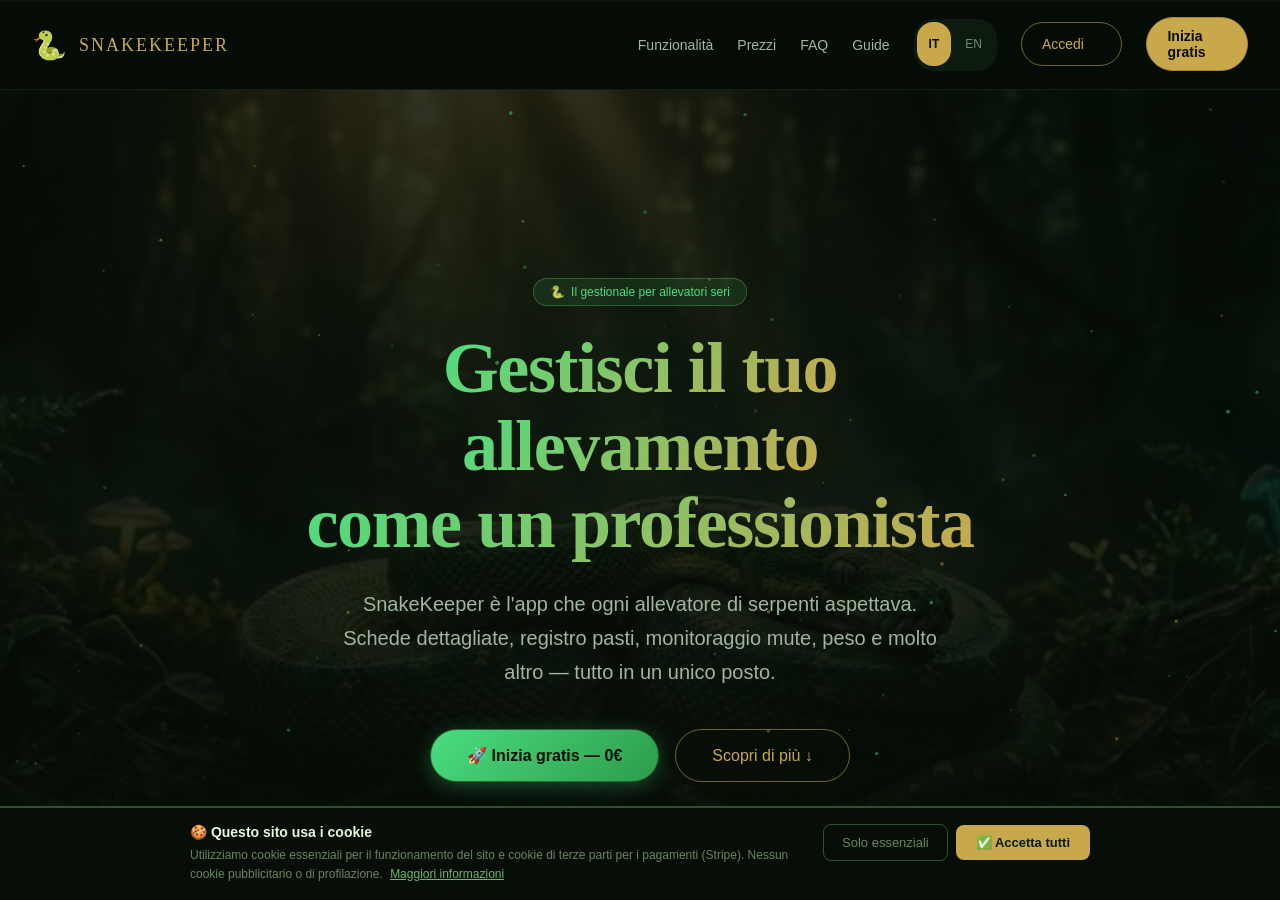
==== index.html @ d528fc54 "Estrae la logica JS dell'app in un file esterno app.js con defer Lo script inline (~6200 righe) bloc" ====
<!DOCTYPE html>
<html lang="it">
<head>
<meta charset="UTF-8">
<meta name="viewport" content="width=device-width, initial-scale=1.0, viewport-fit=cover">

<!-- PWA Meta Tags -->
<meta name="apple-mobile-web-app-capable" content="yes">
<meta name="apple-mobile-web-app-status-bar-style" content="black-translucent">
<meta name="apple-mobile-web-app-title" content="SnakeKeeper">
<meta name="mobile-web-app-capable" content="yes">
<meta name="theme-color" content="#0d1f0f">
<meta name="description" content="Gestionale professionale per allevamento serpenti: traccia pasti, mute, peso e deposizioni di ogni esemplare, con schede complete ed export PDF per il veterinario. Inizia gratis.">
<link rel="canonical" href="https://snakekeeper.it/">

<!-- Open Graph -->
<meta property="og:type" content="website">
<meta property="og:url" content="https://snakekeeper.it/">
<meta property="og:title" content="SnakeKeeper — Gestionale Allevamento Serpenti">
<meta property="og:description" content="Traccia pasti, mute, peso e deposizioni del tuo allevamento di serpenti. Schede complete, grafici di crescita ed export PDF per il veterinario.">
<meta property="og:image" content="https://snakekeeper.it/icon-512.png">
<meta property="og:locale" content="it_IT">

<!-- Twitter Card -->
<meta name="twitter:card" content="summary">
<meta name="twitter:title" content="SnakeKeeper — Gestionale Allevamento Serpenti">
<meta name="twitter:description" content="Traccia pasti, mute, peso e deposizioni del tuo allevamento di serpenti.">
<meta name="twitter:image" content="https://snakekeeper.it/icon-512.png">

<!-- Dati strutturati per motori di ricerca e assistenti AI -->
<script type="application/ld+json">
{
  "@context": "https://schema.org",
  "@type": "SoftwareApplication",
  "name": "SnakeKeeper",
  "url": "https://snakekeeper.it/",
  "description": "Gestionale professionale per allevamento serpenti: registro pasti con alert automatici, monitoraggio mute (ecdisi), curva di crescita del peso, registro deposizioni e uova, schede complete per ogni esemplare, esportazione PDF per il veterinario.",
  "applicationCategory": "BusinessApplication",
  "operatingSystem": "Web, iOS, Android",
  "offers": [
    {
      "@type": "Offer",
      "name": "Piano Free",
      "price": "0",
      "priceCurrency": "EUR"
    },
    {
      "@type": "Offer",
      "name": "Piano Pro",
      "priceCurrency": "EUR",
      "category": "subscription"
    }
  ],
  "featureList": [
    "Registro pasti con alert automatici",
    "Monitoraggio mute (ecdisi)",
    "Grafico curva di crescita del peso",
    "Registro deposizioni e uova",
    "Schede complete per esemplare (specie, morfo, sesso, provenienza)",
    "Esportazione PDF per il veterinario",
    "App installabile su iPhone e Android (PWA)",
    "Funziona offline"
  ],
  "inLanguage": "it"
}
</script>

<!-- PWA Icons Apple -->
<link rel="icon" type="image/png" sizes="512x512" href="/icon-512.png">
<link rel="icon" type="image/png" sizes="192x192" href="/icon-192.png">
<link rel="shortcut icon" href="/icon-192.png">
<link rel="apple-touch-icon" href="/icon-180.png">
<link rel="apple-touch-icon" sizes="152x152" href="/icon-192.png">
<link rel="apple-touch-icon" sizes="167x167" href="/icon-192.png">
<link rel="apple-touch-icon" sizes="180x180" href="/icon-180.png">

<!-- PWA Manifest -->
<link rel="manifest" href="/manifest.json">

<!-- Splash Screen iOS -->
<meta name="apple-mobile-web-app-status-bar-style" content="black-translucent">
<link rel="stylesheet" href="/style.css">

<title>SnakeKeeper — Gestionale Allevamento Serpenti</title>
<script>
/* Carica uno script esterno solo quando serve davvero, invece che per ogni visita.
   pdf.js serve solo per "carica logo da PDF"; Stripe.js serve solo quando si apre
   il modale di upgrade (il checkout vero e proprio è un redirect server-side, ma
   Stripe.js imposta i cookie anti-frode usati durante il pagamento). */
const _loadedScripts = {};
function loadScriptOnce(src) {
  if (_loadedScripts[src]) return _loadedScripts[src];
  _loadedScripts[src] = new Promise((resolve, reject) => {
    const s = document.createElement('script');
    s.src = src;
    s.onload = () => resolve();
    s.onerror = () => { delete _loadedScripts[src]; reject(new Error('Caricamento script fallito: ' + src)); };
    document.head.appendChild(s);
  });
  return _loadedScripts[src];
}
</script>
<script>
/* Minimal QR Code generator — pure JS, no dependencies (MIT) */
/* Simplified QR for URLs — uses Google Charts as img tag (works on GitHub Pages) */
var QRCode = function(el, opts) {
  if (typeof opts === 'string') opts = {text: opts};
  var o = Object.assign({width:256,height:256,colorDark:'#000',colorLight:'#fff'}, opts);
  var size = o.width || 256;
  var url = 'https://api.qrserver.com/v1/create-qr-code/?size=' + size + 'x' + size + '&data=' + encodeURIComponent(o.text) + '&color=' + (o.colorDark||'#000000').replace('#','') + '&bgcolor=' + (o.colorLight||'#ffffff').replace('#','') + '&margin=2';
  el.innerHTML = '';
  var img = document.createElement('img');
  img.src = url; img.width = size; img.height = size; img.style.display = 'block';
  img.onerror = function() {
    el.innerHTML = '';
    var fallback = document.createElement('div');
    fallback.style.cssText = 'font-family:monospace;font-size:9pt;word-break:break-all;padding:4px';
    fallback.textContent = '\u{1F4F7} ' + o.text;
    el.appendChild(fallback);
  };
  el.appendChild(img);
};
QRCode.CorrectLevel = {L:1,M:0,Q:3,H:2};
</script>
</head>
<body>

<!-- LOADING -->
<div id="loading-screen">
  <div class="l-logo">🐍</div>
  <h2>SnakeKeeper</h2>
  <p>Connessione al database...</p>
  <div class="l-bar"><div class="l-bar-inner"></div></div>
</div>

<!-- LOGIN SCREEN -->
<div id="login-screen" style="display:none;position:fixed;inset:0;z-index:998;background:var(--bg-deep);align-items:center;justify-content:center;padding:24px;overflow-y:auto">
  <div class="auth-wrap">
    <!-- Torna alla landing -->
    <button onclick="showLanding()" id="btn-back-to-landing" class="auth-back">
      ← <span data-it="Torna alla home" data-en="Back to home">Torna alla home</span>
    </button>
    <!-- Logo -->
    <div class="auth-logo">
      <div class="snake">🐍</div>
      <h1>SnakeKeeper</h1>
      <p>Gestionale Allevamento</p>
    </div>

    <!-- Card login/register -->
    <div class="auth-card">

      <!-- Tabs -->
      <div class="auth-tabs">
        <button id="tab-login-btn" class="auth-tab active" onclick="switchAuthTab('login')">Accedi</button>
        <button id="tab-register-btn" class="auth-tab" onclick="switchAuthTab('register')">Registrati</button>
      </div>

      <!-- Form Login -->
      <div id="form-login">
        <div style="display:flex;flex-direction:column;gap:14px">
          <div class="auth-field">
            <label>Email</label>
            <input type="email" id="login-email" placeholder="la-tua@email.com" autocomplete="email">
          </div>
          <div class="auth-field">
            <label>Password</label>
            <input type="password" id="login-password" placeholder="••••••••" autocomplete="current-password">
          </div>
          <button onclick="doLogin()" id="btn-login" class="auth-btn auth-btn-login">🔓 Accedi</button>
          <button onclick="doForgotPassword()" class="auth-link">Password dimenticata?</button>
        </div>
      </div>

      <!-- Form Register -->
      <div id="form-register" style="display:none">
        <div style="display:flex;flex-direction:column;gap:14px">
          <div class="auth-field">
            <label>Email</label>
            <input type="email" id="reg-email" placeholder="la-tua@email.com" autocomplete="email">
          </div>
          <div class="auth-field">
            <label>Password</label>
            <input type="password" id="reg-password" placeholder="min. 6 caratteri" autocomplete="new-password">
          </div>
          <div class="auth-field">
            <label>Lingua / Language</label>
            <div style="display:flex;gap:8px">
              <button type="button" id="reg-lang-it" onclick="selectRegLang('it')" class="auth-lang-btn active">🇮🇹 Italiano</button>
              <button type="button" id="reg-lang-en" onclick="selectRegLang('en')" class="auth-lang-btn">🇬🇧 English</button>
            </div>
          </div>
          <button onclick="doRegister()" id="btn-register" class="auth-btn auth-btn-register">🐍 Crea Account</button>
          <div style="font-size:11px;color:var(--text-dim);text-align:center;margin-top:10px;line-height:1.6">
            Registrandoti accetti i nostri
            <a href="#" onclick="showLegalPage('terms')" style="color:var(--accent-lime);text-decoration:none">Termini di Servizio</a>
            e la
            <a href="#" onclick="showLegalPage('privacy')" style="color:var(--accent-lime);text-decoration:none">Privacy Policy</a>
          </div>
        </div>
      </div>

      <!-- Messaggio errore/successo -->
      <div id="auth-message" style="display:none;margin-top:16px;padding:12px 16px;border-radius:8px;font-size:14px;text-align:center"></div>
    </div>
  </div>
</div>

<!-- DRAWER OVERLAY -->
<div id="drawer-overlay" onclick="closeDrawer()"></div>

<!-- MOBILE DRAWER -->
<div id="mobile-drawer">
  <div class="logo" style="padding-top:calc(var(--safe-top) + 20px)">
    <div class="snake-icon">🐍</div>
    <h1>SnakeKeeper</h1>
    <span>Gestionale Allevamento</span>
  </div>
  <nav>
    <div class="nav-label">Navigazione</div>
    <button onclick="showPage('dashboard');closeDrawer()" id="mnav-dashboard"><span class="ico">🏠</span><span data-it="Dashboard" data-en="Dashboard"> Dashboard</span></button>
    <button onclick="showPage('serpenti');closeDrawer()" id="mnav-serpenti"><span class="ico">🐍</span><span data-it="I Miei Serpenti" data-en="My Snakes"> I Miei Serpenti</span></button>
    <button onclick="showPage('aggiungi');closeDrawer()" id="mnav-aggiungi"><span class="ico">➕</span><span data-it="Aggiungi Serpente" data-en="Add Snake"> Aggiungi Serpente</span></button>
    <button onclick="showPage('registro');closeDrawer()" id="mnav-registro"><span class="ico">📋</span><span data-it="Registro Attività" data-en="Activity Log"> Registro Attività</span></button>
    <button onclick="showPage('venduti');closeDrawer()" id="mnav-venduti"><span class="ico">💰</span><span data-it="Venduti" data-en="Sold"> Venduti</span></button>
    <button onclick="showPage('profilo');closeDrawer()" id="mnav-profilo"><span class="ico">👤</span><span data-it="Il mio profilo" data-en="My Profile"> Il mio profilo</span></button>
    <div id="admin-mnav-section" style="display:none">
      <div class="nav-label" style="margin-top:8px">Amministrazione</div>
      <button onclick="showPage('admin');closeDrawer()" id="mnav-admin" style="color:var(--accent-gold)"><span class="ico">👑</span> Pannello Admin</button>
    </div>
  </nav>
  <div class="sidebar-snakes" id="drawer-snake-list"><div class="nav-label">I tuoi serpenti</div></div>
</div>

<div id="app">
  <!-- DESKTOP SIDEBAR -->
  <aside>
    <div class="logo">
      <div class="snake-icon">🐍</div>
      <h1>SnakeKeeper</h1>
      <span>Gestionale Allevamento</span>
    </div>
    <nav>
      <div class="nav-label">Navigazione</div>
      <button class="active" onclick="showPage('dashboard')" id="nav-dashboard"><span class="ico">🏠</span><span data-it="Dashboard" data-en="Dashboard"> Dashboard</span></button>
      <button onclick="showPage('serpenti')" id="nav-serpenti"><span class="ico">🐍</span><span data-it="I Miei Serpenti" data-en="My Snakes"> I Miei Serpenti</span></button>
      <button onclick="showPage('aggiungi')" id="nav-aggiungi"><span class="ico">➕</span><span data-it="Aggiungi Serpente" data-en="Add Snake"> Aggiungi Serpente</span></button>
      <button onclick="showPage('registro')" id="nav-registro"><span class="ico">📋</span><span data-it="Registro Attività" data-en="Activity Log"> Registro Attività</span></button>
      <button onclick="showPage('venduti')" id="nav-venduti"><span class="ico">💰</span><span data-it="Venduti" data-en="Sold"> Venduti</span></button>
      <button onclick="showPage('profilo')" id="nav-profilo"><span class="ico">👤</span><span data-it="Il mio profilo" data-en="My Profile"> Il mio profilo</span></button>
      <div id="admin-nav-section" style="display:none">
        <div class="nav-label" style="margin-top:8px">Amministrazione</div>
        <button onclick="showPage('admin')" id="nav-admin" style="color:var(--accent-gold)"><span class="ico">👑</span><span data-it="Pannello Admin" data-en="Admin Panel"> Pannello Admin</span></button>
      </div>
    </nav>
    <div class="sidebar-snakes" id="sidebar-snake-list"><div class="nav-label">I tuoi serpenti</div></div>
    <div style="margin-top:auto;padding:0 12px calc(12px + var(--safe-bottom))">
      <div id="conn-indicator" class="conn-badge offline" style="margin-bottom:8px">
        <div class="conn-dot"></div><span>Connessione...</span>
      </div>
      <div id="user-info" style="font-size:11px;color:var(--text-dim);padding:6px 12px;overflow:hidden;text-overflow:ellipsis;white-space:nowrap"></div>
    </div>
  </aside>

  <!-- MOBILE HEADER -->
  <div id="mobile-header">
    <div class="m-logo">🐍 <span style="font-size:15px">SnakeKeeper</span></div>
    <div style="display:flex;align-items:center;gap:8px">
      <div id="conn-indicator-mob" style="width:8px;height:8px;border-radius:50%;background:var(--text-dim)"></div>
      <button id="hamburger" onclick="openDrawer()">☰</button>
    </div>
  </div>

  <div style="display:flex;flex-direction:column;flex:1;min-width:0">
    <main id="main-content"></main>
  </div>
</div>

<!-- MOBILE BOTTOM NAV -->
<div id="mobile-nav">
  <div id="mobile-nav-inner">
    <button class="mob-nav-btn active" id="mob-dashboard" onclick="showPage('dashboard')"><span class="m-ico">🏠</span><span data-it="Home" data-en="Home">Home</span></button>
    <button class="mob-nav-btn" id="mob-serpenti" onclick="showPage('serpenti')"><span class="m-ico">🐍</span><span data-it="Serpenti" data-en="Snakes">Serpenti</span></button>
    <button class="mob-nav-btn" id="mob-aggiungi" onclick="showPage('aggiungi')" style="color:var(--accent-gold)"><span class="m-ico" style="font-size:28px;line-height:1">＋</span></button>
    <button class="mob-nav-btn" id="mob-registro" onclick="showPage('registro')"><span class="m-ico">📋</span><span data-it="Registro" data-en="Log">Registro</span></button>
    <button class="mob-nav-btn" id="mob-drawer" onclick="openDrawer()"><span class="m-ico">☰</span><span data-it="Menu" data-en="Menu">Menu</span></button>
  </div>
</div>

<div id="print-area"></div>

<script src="/app.js" defer></script>

<!-- ═══════════════════════════════════════ -->
<!-- LANDING PAGE                            -->
<!-- ═══════════════════════════════════════ -->
<div id="landing-page" style="display:none;position:fixed;inset:0;z-index:997;overflow-y:scroll;-webkit-overflow-scrolling:touch;background:#060d07">

<!-- NAV -->
<nav class="lp-nav" id="lp-nav">
  <a class="lp-logo" href="#">
    <span class="lp-logo-emoji" style="font-size:28px">🐍</span>
    <span>SNAKEKEEPER</span>
  </a>
  <div class="lp-nav-links">
    <a href="#features" data-it="Funzionalità" data-en="Features" onclick="smoothScrollTo('features')">Funzionalità</a>
    <a href="#pricing" data-it="Prezzi" data-en="Pricing" onclick="smoothScrollTo('pricing')">Prezzi</a>
    <a href="#faq" data-it="FAQ" data-en="FAQ" onclick="smoothScrollTo('faq')">FAQ</a>
    <a href="#guide" data-it="Guide" data-en="Guides" onclick="smoothScrollTo('guide')">Guide</a>
    <div class="lang-switcher">
      <button class="lang-btn lang-active" id="lang-it" data-lang="it" onclick="setLandingLang('it')">IT</button>
      <button class="lang-btn" id="lang-en" data-lang="en" onclick="setLandingLang('en')">EN</button>
    </div>
    <button class="lp-btn-ghost" onclick="landingLogin()" data-it="Accedi" data-en="Sign in">Accedi</button>
    <button class="lp-btn-primary" onclick="landingRegister()" data-it="Inizia gratis" data-en="Start free">Inizia gratis</button>
  </div>
  <!-- Mobile buttons -->
  <div style="gap:6px;align-items:center" id="lp-mobile-ctas">
    <button class="lp-lang-toggle" id="lp-lang-toggle-mobile" onclick="toggleLandingLang()" aria-label="Cambia lingua / Change language">EN</button>
    <button class="lp-btn-primary" style="padding:8px 14px;font-size:13px" onclick="landingRegister()" data-it="Inizia" data-en="Start">Inizia</button>
    <button class="lp-hamburger" id="lp-hamburger" onclick="toggleMobileNav()" aria-label="Menu" aria-expanded="false" aria-controls="lp-mobile-sheet">
      <span></span><span></span><span></span>
    </button>
  </div>
  <!-- Menu mobile (sheet ancorato alla nav) -->
  <div class="lp-mobile-sheet" id="lp-mobile-sheet">
    <a href="#features" data-it="Funzionalità" data-en="Features" onclick="mobileNavGo('features')">Funzionalità</a>
    <a href="#pricing" data-it="Prezzi" data-en="Pricing" onclick="mobileNavGo('pricing')">Prezzi</a>
    <a href="#faq" data-it="FAQ" data-en="FAQ" onclick="mobileNavGo('faq')">FAQ</a>
    <a href="#guide" data-it="Guide" data-en="Guides" onclick="mobileNavGo('guide')">Guide</a>
    <a href="#" data-it="Accedi" data-en="Sign in" onclick="closeMobileNav();landingLogin()">Accedi</a>
  </div>
</nav>

<!-- HERO -->
<section class="lp-hero">
  <div class="lp-hero-bg">
    <div class="lp-hero-image"></div>
    <canvas id="lp-particles"></canvas>
    <div class="lp-hero-glow"></div>
    <div class="lp-hero-glow2"></div>
  </div>
  <div class="lp-hero-content">
    <div class="lp-badge">
      <span>🐍</span>
      <span data-it="Il gestionale per allevatori seri" data-en="The app for serious breeders">Il gestionale per allevatori seri</span>
    </div>
    <h1>
      <span data-it="Gestisci il tuo" data-en="Manage your">Gestisci il tuo</span><br>
      <span data-it="allevamento" data-en="breeding">allevamento</span><br>
      <span data-it="come un professionista" data-en="like a pro">come un professionista</span>
    </h1>
    <p data-it="SnakeKeeper è l'app che ogni allevatore di serpenti aspettava. Schede dettagliate, registro pasti, monitoraggio mute, peso e molto altro — tutto in un unico posto." data-en="SnakeKeeper is the app every snake breeder has been waiting for. Detailed profiles, feeding logs, shed tracking, weight monitoring and more — all in one place.">
      SnakeKeeper è l'app che ogni allevatore di serpenti aspettava. Schede dettagliate, registro pasti, monitoraggio mute, peso e molto altro — tutto in un unico posto.
    </p>
    <div class="lp-hero-ctas">
      <button class="lp-cta-primary" onclick="landingRegister()">
        <span data-it="🚀 Inizia gratis — 0€" data-en="🚀 Start free — 0€">🚀 Inizia gratis — 0€</span>
      </button>
      <button class="lp-cta-secondary" onclick="smoothScrollTo('features')">
        <span data-it="Scopri di più ↓" data-en="Learn more ↓">Scopri di più ↓</span>
      </button>
    </div>
  </div>
  <div class="lp-scroll-hint">↓</div>
</section>

<!-- STATS -->
<section class="lp-stats">
  <div class="lp-stats-grid">
    <div><span class="lp-stat-num" style="font-size:30px">🔒</span><div class="lp-stat-lab" data-it="Conforme al GDPR" data-en="GDPR compliant">Conforme al GDPR</div></div>
    <div><span class="lp-stat-num" style="font-size:30px">↩️</span><div class="lp-stat-lab" data-it="Rimborso 14 giorni" data-en="14-day refund">Rimborso 14 giorni</div></div>
    <div><span class="lp-stat-num" style="font-size:30px">📱</span><div class="lp-stat-lab" data-it="Funziona offline" data-en="Works offline">Funziona offline</div></div>
    <div><span class="lp-stat-num">€0</span><div class="lp-stat-lab" data-it="Per iniziare" data-en="To get started">Per iniziare</div></div>
  </div>
</section>

<!-- FEATURES -->
<section class="lp-section reveal" id="features">
  <div style="text-align:center;margin-bottom:60px">
    <div class="lp-section-label" data-it="Funzionalità" data-en="Features">Funzionalità</div>
    <h2 class="lp-section-title" data-it="Tutto quello che ti serve" data-en="Everything you need">Tutto quello che ti serve</h2>
    <p class="lp-section-sub" style="margin:0 auto" data-it="Progettato da zero per chi alleva serpenti. Ogni funzione nasce da un'esigenza reale." data-en="Built from scratch for snake breeders. Every feature comes from a real need.">Progettato da zero per chi alleva serpenti. Ogni funzione nasce da un'esigenza reale.</p>
  </div>
  <div class="lp-features-grid">
    
    <div class="lp-feature-card">
      <div class="lp-feature-icon">🐍</div>
      <div class="lp-feature-title" data-it="Schede complete" data-en="Complete profiles">Schede complete</div>
      <p class="lp-feature-desc" data-it="Specie, morfo, sesso, provenienza, foto e tutto quello che serve per ogni esemplare." data-en="Species, morph, sex, origin, photos and everything you need for each specimen.">Specie, morfo, sesso, provenienza, foto e tutto quello che serve per ogni esemplare.</p>
    </div>
    <div class="lp-feature-card">
      <div class="lp-feature-icon">🥩</div>
      <div class="lp-feature-title" data-it="Registro pasti" data-en="Feeding log">Registro pasti</div>
      <p class="lp-feature-desc" data-it="Traccia ogni pasto con tipo di preda, peso e note. Ricevi alert se un serpente non mangia." data-en="Track every meal with prey type, weight and notes. Get alerts when a snake hasn't eaten.">Traccia ogni pasto con tipo di preda, peso e note. Ricevi alert se un serpente non mangia.</p>
    </div>
    <div class="lp-feature-card">
      <div class="lp-feature-icon">⚖️</div>
      <div class="lp-feature-title" data-it="Monitoraggio peso" data-en="Weight tracking">Monitoraggio peso</div>
      <p class="lp-feature-desc" data-it="Curva di crescita nel tempo con grafico. Tieni sotto controllo la salute di ogni esemplare." data-en="Growth curve over time with chart. Monitor the health of every specimen.">Curva di crescita nel tempo con grafico. Tieni sotto controllo la salute di ogni esemplare.</p>
    </div>
    <div class="lp-feature-card">
      <div class="lp-feature-icon">🦎</div>
      <div class="lp-feature-title" data-it="Registro mute" data-en="Shed tracking">Registro mute</div>
      <p class="lp-feature-desc" data-it="Traccia ogni ecdisi con data e esito. Identifica problemi prima che diventino seri." data-en="Log every shed with date and outcome. Spot issues before they become serious.">Traccia ogni ecdisi con data e esito. Identifica problemi prima che diventino seri.</p>
    </div>
    <div class="lp-feature-card">
      <div class="lp-feature-icon">📄</div>
      <div class="lp-feature-title" data-it="Export PDF" data-en="PDF export">Export PDF</div>
      <p class="lp-feature-desc" data-it="Genera una scheda professionale per ogni serpente da condividere col veterinario." data-en="Generate a professional profile for each snake to share with your vet.">Genera una scheda professionale per ogni serpente da condividere col veterinario.</p>
    </div>
    <div class="lp-feature-card">
      <div class="lp-feature-icon">📱</div>
      <div class="lp-feature-title" data-it="App mobile" data-en="Mobile app">App mobile</div>
      <p class="lp-feature-desc" data-it="Installabile su iPhone e Android come app nativa. Funziona anche offline." data-en="Installable on iPhone and Android as a native app. Works offline too.">Installabile su iPhone e Android come app nativa. Funziona anche offline.</p>
    </div>
    <div class="lp-feature-card">
      <div class="lp-feature-icon">💰</div>
      <div class="lp-feature-title" data-it="Gestione vendite" data-en="Sales management">Gestione vendite</div>
      <p class="lp-feature-desc" data-it="Registra ogni vendita con acquirente, prezzo e documenti. Storico sempre disponibile." data-en="Log every sale with buyer, price and documents. History always available.">Registra ogni vendita con acquirente, prezzo e documenti. Storico sempre disponibile.</p>
    </div>
    <div class="lp-feature-card">
      <div class="lp-feature-icon">☁️</div>
      <div class="lp-feature-title" data-it="Sync automatico nel cloud" data-en="Automatic cloud sync">Sync automatico nel cloud</div>
      <p class="lp-feature-desc" data-it="Ogni modifica viene salvata subito nel cloud. Accedi ai tuoi dati aggiornati da qualsiasi dispositivo, in sicurezza." data-en="Every change is saved to the cloud right away. Access your up-to-date data from any device, securely.">Ogni modifica viene salvata subito nel cloud. Accedi ai tuoi dati aggiornati da qualsiasi dispositivo, in sicurezza.</p>
    </div>
  
  </div>
</section>

<!-- HOW IT WORKS -->
<section class="lp-steps reveal">
  <div class="lp-steps-inner">
    <div class="lp-section-label" data-it="Come funziona" data-en="How it works">Come funziona</div>
    <h2 class="lp-section-title" data-it="Inizia in 3 minuti" data-en="Get started in 3 minutes">Inizia in 3 minuti</h2>
    <div class="lp-steps-grid">
      
      <div class="lp-step">
        <div class="lp-step-num">1</div>
        <div class="lp-step-title" data-it="Registrati" data-en="Sign up">Registrati</div>
        <p class="lp-step-desc" data-it="Crea il tuo account gratuito. Nessuna carta richiesta." data-en="Create your free account. No credit card required.">Crea il tuo account gratuito. Nessuna carta richiesta.</p>
      </div>
      <div class="lp-step">
        <div class="lp-step-num">2</div>
        <div class="lp-step-title" data-it="Aggiungi i tuoi serpenti" data-en="Add your snakes">Aggiungi i tuoi serpenti</div>
        <p class="lp-step-desc" data-it="Inserisci le schede dei tuoi esemplari con foto e dati." data-en="Add profiles for your specimens with photos and data.">Inserisci le schede dei tuoi esemplari con foto e dati.</p>
      </div>
      <div class="lp-step">
        <div class="lp-step-num">3</div>
        <div class="lp-step-title" data-it="Inizia a tracciare" data-en="Start tracking">Inizia a tracciare</div>
        <p class="lp-step-desc" data-it="Registra pasti, mute, pesi e tutto il resto in pochi tap." data-en="Log feedings, sheds, weights and everything else in a few taps.">Registra pasti, mute, pesi e tutto il resto in pochi tap.</p>
      </div>
    
    </div>
  </div>
</section>

<!-- PRICING -->
<section class="lp-pricing reveal" id="pricing">
  <div class="lp-section-label" data-it="Prezzi" data-en="Pricing">Prezzi</div>
  <h2 class="lp-section-title" data-it="Semplice e trasparente" data-en="Simple and transparent">Semplice e trasparente</h2>
  <p class="lp-section-sub" style="margin:0 auto 0" data-it="Inizia gratis. Passa a Pro quando vuoi. Nessun costo nascosto." data-en="Start free. Upgrade when you want. No hidden costs.">Inizia gratis. Passa a Pro quando vuoi. Nessun costo nascosto.</p>
  <div class="lp-pricing-grid">
    <div class="lp-plan">
      <div class="lp-plan-name">Free</div>
      <div class="lp-plan-desc" data-it="Per iniziare" data-en="To get started">Per iniziare</div>
      <div class="lp-plan-price"><span class="amount">€0</span><span class="period">/mo</span></div>
      <ul class="lp-plan-features">
        <li data-it="Fino a 3 serpenti" data-en="Up to 3 snakes">Fino a 3 serpenti</li>
        <li data-it="Registro pasti e mute" data-en="Feeding & shed logs">Registro pasti e mute</li>
        <li data-it="App mobile PWA" data-en="Mobile PWA app">App mobile PWA</li>
        <li class="no" data-it="Export PDF" data-en="PDF export">Export PDF</li>
        <li class="no" data-it="Statistiche avanzate" data-en="Advanced stats">Statistiche avanzate</li>
      </ul>
      <button class="lp-plan-cta free" onclick="landingRegister()" data-it="Inizia gratis" data-en="Start free">Inizia gratis</button>
    </div>
    <div class="lp-plan featured">
      <div class="lp-plan-badge" data-it="⭐ Più popolare" data-en="⭐ Most popular">⭐ Più popolare</div>
      <div class="lp-plan-name">Pro</div>
      <div class="lp-plan-desc" data-it="Per allevatori seri" data-en="For serious breeders">Per allevatori seri</div>
      <div class="lp-plan-price"><span class="amount">€4.99</span><span class="period">/mo</span></div>
      <div style="font-size:12px;color:#4a6b4d;margin-bottom:16px" data-it="oppure €47.99/anno (risparmia 20%)" data-en="or €47.99/year (save 20%)">oppure €47.99/anno (risparmia 20%)</div>
      <ul class="lp-plan-features">
        <li data-it="Serpenti illimitati" data-en="Unlimited snakes">Serpenti illimitati</li>
        <li data-it="Registro pasti, mute e peso" data-en="Feeding, shed & weight logs">Registro pasti, mute e peso</li>
        <li data-it="Export PDF professionale" data-en="Professional PDF export">Export PDF professionale</li>
        <li data-it="Statistiche avanzate" data-en="Advanced statistics">Statistiche avanzate</li>
        <li data-it="Backup prioritario" data-en="Priority backup">Backup prioritario</li>
        <li data-it="Supporto dedicato" data-en="Dedicated support">Supporto dedicato</li>
      </ul>
      <button class="lp-plan-cta pro" onclick="landingRegister()" data-it="Inizia con Pro" data-en="Start with Pro">Inizia con Pro</button>
    </div>
    <div class="lp-plan">
      <div class="lp-plan-name">For Life</div>
      <div class="lp-plan-desc" data-it="Paghi una volta, per sempre" data-en="Pay once, forever">Paghi una volta, per sempre</div>
      <div class="lp-plan-price"><span class="amount">€199</span></div>
      <div style="font-size:12px;color:#4ade80;margin-bottom:16px" data-it="✨ Nessun rinnovo mai" data-en="✨ No renewals ever">✨ Nessun rinnovo mai</div>
      <ul class="lp-plan-features">
        <li data-it="Tutto di Pro, per sempre" data-en="Everything in Pro, forever">Tutto di Pro, per sempre</li>
        <li data-it="Tutti gli aggiornamenti futuri" data-en="All future updates">Tutti gli aggiornamenti futuri</li>
        <li data-it="Priorità massima sul supporto" data-en="Highest support priority">Priorità massima sul supporto</li>
        <li data-it="Accesso anticipato a nuove feature" data-en="Early access to new features">Accesso anticipato a nuove feature</li>
        <li data-it="Immune da variazioni di prezzo" data-en="Price increase immune">Immune da variazioni di prezzo</li>
      </ul>
      <button class="lp-plan-cta life" onclick="landingRegister()" data-it="Acquista For Life" data-en="Get For Life">Acquista For Life</button>
    </div>
  </div>
</section>

<!-- FAQ -->
<section class="lp-faq reveal" id="faq">
  <div style="text-align:center;margin-bottom:60px">
    <div class="lp-section-label">FAQ</div>
    <h2 class="lp-section-title" data-it="Domande frequenti" data-en="Frequently asked questions">Domande frequenti</h2>
  </div>
  
  <div class="lp-faq-item">
    <button class="lp-faq-q" onclick="toggleFaq(0)">
      <span data-it="Devo inserire la carta di credito per iniziare?" data-en="Do I need a credit card to start?">Devo inserire la carta di credito per iniziare?</span>
      <span class="lp-faq-icon" id="faq-icon-0">+</span>
    </button>
    <div class="lp-faq-a" id="faq-ans-0">
      <div class="lp-faq-a-inner"><p data-it="No. Il piano Free è completamente gratuito e non richiede nessun metodo di pagamento." data-en="No. The Free plan is completely free and requires no payment method.">No. Il piano Free è completamente gratuito e non richiede nessun metodo di pagamento.</p></div>
    </div>
  </div>
  <div class="lp-faq-item">
    <button class="lp-faq-q" onclick="toggleFaq(1)">
      <span data-it="Posso cancellare il mio abbonamento in qualsiasi momento?" data-en="Can I cancel my subscription at any time?">Posso cancellare il mio abbonamento in qualsiasi momento?</span>
      <span class="lp-faq-icon" id="faq-icon-1">+</span>
    </button>
    <div class="lp-faq-a" id="faq-ans-1">
      <div class="lp-faq-a-inner"><p data-it="Sì. Puoi cancellare l'abbonamento Pro in qualsiasi momento dalla pagina Profilo. Non ci sono penali." data-en="Yes. You can cancel the Pro subscription at any time from the Profile page. No penalties.">Sì. Puoi cancellare l'abbonamento Pro in qualsiasi momento dalla pagina Profilo. Non ci sono penali.</p></div>
    </div>
  </div>
  <div class="lp-faq-item">
    <button class="lp-faq-q" onclick="toggleFaq(2)">
      <span data-it="I miei dati sono al sicuro?" data-en="Is my data safe?">I miei dati sono al sicuro?</span>
      <span class="lp-faq-icon" id="faq-icon-2">+</span>
    </button>
    <div class="lp-faq-a" id="faq-ans-2">
      <div class="lp-faq-a-inner"><p data-it="Sì. Tutti i dati sono cifrati, accessibili solo a te, e protetti da autenticazione sicura. Non condividiamo mai i tuoi dati con terzi." data-en="Yes. All data is encrypted, accessible only to you, and protected by secure authentication. We never share your data with third parties.">Sì. Tutti i dati sono cifrati, accessibili solo a te, e protetti da autenticazione sicura. Non condividiamo mai i tuoi dati con terzi.</p></div>
    </div>
  </div>
  <div class="lp-faq-item">
    <button class="lp-faq-q" onclick="toggleFaq(3)">
      <span data-it="Funziona su iPhone e Android?" data-en="Does it work on iPhone and Android?">Funziona su iPhone e Android?</span>
      <span class="lp-faq-icon" id="faq-icon-3">+</span>
    </button>
    <div class="lp-faq-a" id="faq-ans-3">
      <div class="lp-faq-a-inner"><p data-it="Sì. SnakeKeeper è una Progressive Web App installabile su qualsiasi dispositivo — iPhone, Android, tablet e PC." data-en="Yes. SnakeKeeper is a Progressive Web App installable on any device — iPhone, Android, tablet and PC.">Sì. SnakeKeeper è una Progressive Web App installabile su qualsiasi dispositivo — iPhone, Android, tablet e PC.</p></div>
    </div>
  </div>
  <div class="lp-faq-item">
    <button class="lp-faq-q" onclick="toggleFaq(4)">
      <span data-it="Cosa succede se supero i 3 serpenti del piano Free?" data-en="What happens if I exceed 3 snakes on the Free plan?">Cosa succede se supero i 3 serpenti del piano Free?</span>
      <span class="lp-faq-icon" id="faq-icon-4">+</span>
    </button>
    <div class="lp-faq-a" id="faq-ans-4">
      <div class="lp-faq-a-inner"><p data-it="Non puoi aggiungere nuovi serpenti. Tutti i tuoi esemplari restano sempre visibili con lo storico completo: i primi 3 inseriti restano modificabili, gli altri passano in sola lettura finché non attivi il piano Pro. Nessun dato viene mai cancellato." data-en="You cannot add new snakes. All your animals stay visible with their full history: the first 3 you added remain editable, the others become read-only until you activate the Pro plan. No data is ever deleted.">Non puoi aggiungere nuovi serpenti. Tutti i tuoi esemplari restano sempre visibili con lo storico completo: i primi 3 inseriti restano modificabili, gli altri passano in sola lettura finché non attivi il piano Pro. Nessun dato viene mai cancellato.</p></div>
    </div>
  </div>
  <div class="lp-faq-item">
    <button class="lp-faq-q" onclick="toggleFaq(5)">
      <span data-it="Il piano For Life include gli aggiornamenti futuri?" data-en="Does the For Life plan include future updates?">Il piano For Life include gli aggiornamenti futuri?</span>
      <span class="lp-faq-icon" id="faq-icon-5">+</span>
    </button>
    <div class="lp-faq-a" id="faq-ans-5">
      <div class="lp-faq-a-inner"><p data-it="Sì. Paghi una volta e ricevi tutti gli aggiornamenti futuri di SnakeKeeper senza costi aggiuntivi, per sempre." data-en="Yes. You pay once and receive all future SnakeKeeper updates at no extra cost, forever.">Sì. Paghi una volta e ricevi tutti gli aggiornamenti futuri di SnakeKeeper senza costi aggiuntivi, per sempre.</p></div>
    </div>
  </div>

</section>

<!-- GUIDE -->
<section class="reveal" id="guide" style="padding:80px 32px;max-width:1100px;margin:0 auto">
  <div style="text-align:center;margin-bottom:48px">
    <h2 style="font-family:'Cinzel',serif;font-size:clamp(24px,4vw,36px);color:#fff;margin:0 0 12px">
      <span data-it="Guide per allevatori" data-en="Guides for breeders">Guide per allevatori</span>
    </h2>
    <p style="color:#a0b5a1;font-size:15px" data-it="Approfondimenti pratici su gestione, salute e organizzazione dell'allevamento." data-en="Practical insights on breeding management and health.">Approfondimenti pratici su gestione, salute e organizzazione dell'allevamento.</p>
  </div>
  <div style="display:grid;grid-template-columns:repeat(auto-fit,minmax(260px,1fr));gap:20px">
    <a href="/guide/pasti-serpenti.html" data-href-it="/guide/pasti-serpenti.html" data-href-en="/guide/en/snake-feeding-log.html" style="display:block;padding:24px;background:rgba(26,51,32,0.6);border:1px solid rgba(45,80,48,0.4);border-radius:14px;text-decoration:none;transition:transform .2s">
      <div style="font-size:28px;margin-bottom:12px">🥩</div>
      <div style="font-family:'Cinzel',serif;color:#e8f5e0;font-size:16px;margin-bottom:8px" data-it="Come tracciare i pasti del serpente" data-en="How to track your snake's feedings">Come tracciare i pasti del serpente</div>
      <div style="color:#a0b5a1;font-size:13px;line-height:1.5" data-it="Guida completa: cosa registrare e perché è importante." data-en="Complete guide: what to log and why it matters.">Guida completa: cosa registrare e perché è importante.</div>
    </a>
    <a href="/guide/muta-serpenti.html" data-href-it="/guide/muta-serpenti.html" data-href-en="/guide/en/snake-shedding-guide.html" style="display:block;padding:24px;background:rgba(26,51,32,0.6);border:1px solid rgba(45,80,48,0.4);border-radius:14px;text-decoration:none;transition:transform .2s">
      <div style="font-size:28px;margin-bottom:12px">🦎</div>
      <div style="font-family:'Cinzel',serif;color:#e8f5e0;font-size:16px;margin-bottom:8px" data-it="Guida alla muta (ecdisi)" data-en="Guide to shedding (ecdysis)">Guida alla muta (ecdisi)</div>
      <div style="color:#a0b5a1;font-size:13px;line-height:1.5" data-it="Cosa osservare e quando preoccuparsi." data-en="What to watch for and when to worry.">Cosa osservare e quando preoccuparsi.</div>
    </a>
    <a href="/guide/registro-allevamento.html" data-href-it="/guide/registro-allevamento.html" data-href-en="/guide/en/breeding-log-guide.html" style="display:block;padding:24px;background:rgba(26,51,32,0.6);border:1px solid rgba(45,80,48,0.4);border-radius:14px;text-decoration:none;transition:transform .2s">
      <div style="font-size:28px;margin-bottom:12px">📋</div>
      <div style="font-family:'Cinzel',serif;color:#e8f5e0;font-size:16px;margin-bottom:8px" data-it="Quaderno, Excel o app?" data-en="Notebook, Excel or app?">Quaderno, Excel o app?</div>
      <div style="color:#a0b5a1;font-size:13px;line-height:1.5" data-it="Come organizzare un registro di allevamento." data-en="How to organize a breeding log.">Come organizzare un registro di allevamento.</div>
    </a>
  </div>
</section>

<!-- CTA FINALE -->
<section class="reveal" style="padding:80px 32px;text-align:center;background:linear-gradient(135deg,rgba(13,31,15,0.8),rgba(20,40,22,0.6));border-top:1px solid rgba(45,80,48,0.3);border-bottom:1px solid rgba(45,80,48,0.3)">
  <div style="font-size:56px;margin-bottom:16px">🐍</div>
  <h2 style="font-family:'Cinzel',serif;font-size:clamp(24px,4vw,42px);color:#fff;margin:0 0 16px">
    <span data-it="Pronto a gestire il tuo allevamento?" data-en="Ready to manage your breeding?">Pronto a gestire il tuo allevamento?</span>
  </h2>
  <p style="font-size:16px;color:#a0b5a1;max-width:500px;margin:0 auto 36px" data-it="Inizia oggi a gestire il tuo allevamento come un professionista, gratis." data-en="Start managing your collection like a pro today, for free.">Inizia oggi a gestire il tuo allevamento come un professionista, gratis.</p>
  <button class="lp-cta-primary" onclick="landingRegister()">
    <span data-it="🚀 Inizia gratis ora" data-en="🚀 Start free now">🚀 Inizia gratis ora</span>
  </button>
</section>

<!-- FOOTER -->
<footer class="lp-footer">
  <div class="lp-footer-inner">
    <div class="lp-footer-top">
      <div class="lp-footer-brand">
        <div style="font-family:'Cinzel',serif;font-size:20px;color:#c9a84c;display:flex;align-items:center;gap:8px"><span>🐍</span> SNAKEKEEPER</div>
        <p data-it="Il gestionale professionale per l'allevamento di serpenti. Semplice, potente, sempre con te." data-en="The professional management app for snake breeding. Simple, powerful, always with you.">Il gestionale professionale per l'allevamento di serpenti. Semplice, potente, sempre con te.</p>
      </div>
      <div class="lp-footer-col">
        <h4 data-it="Prodotto" data-en="Product">Prodotto</h4>
        <a href="#" onclick="smoothScrollTo('features')" data-it="Funzionalità" data-en="Features">Funzionalità</a>
        <a href="#" onclick="smoothScrollTo('pricing')" data-it="Prezzi" data-en="Pricing">Prezzi</a>
        <a href="#" onclick="smoothScrollTo('faq')">FAQ</a>
        <a href="#" onclick="smoothScrollTo('guide')" data-it="Guide" data-en="Guides">Guide</a>
        <a href="#" onclick="landingLogin()" data-it="Accedi" data-en="Sign in">Accedi</a>
      </div>
      <div class="lp-footer-col">
        <h4 data-it="Legale" data-en="Legal">Legale</h4>
        <a href="#" onclick="showLegalPage('privacy')">Privacy Policy</a>
        <a href="#" onclick="showLegalPage('terms')" data-it="Termini di Servizio" data-en="Terms of Service">Termini di Servizio</a>
        <a href="#" onclick="resetCookieConsent()" data-it="Gestisci Cookie" data-en="Manage Cookies">Gestisci Cookie</a>
        <a href="mailto:snakekeeper.it@gmail.com">snakekeeper.it@gmail.com</a>
      </div>
    </div>
    <div class="lp-footer-bottom">
      <p>© 2026 SnakeKeeper · Manuel Satta · Faenza, Italia</p>
      <p data-it="Fatto con ❤️ per gli allevatori" data-en="Made with ❤️ for breeders">Fatto con ❤️ per gli allevatori</p>
    </div>
  </div>
</footer>

</div>

<!-- ═══════════════════════════════════════ -->
<!-- COOKIE BANNER GDPR                      -->
<!-- ═══════════════════════════════════════ -->
<div id="cookie-banner" style="display:none;position:fixed;bottom:0;left:0;right:0;z-index:9999;padding:16px;background:rgba(8,15,9,0.97);border-top:2px solid var(--border);backdrop-filter:blur(12px)">
  <div style="max-width:900px;margin:0 auto">
    <!-- Banner principale -->
    <div id="cookie-main" style="display:flex;align-items:flex-start;gap:16px;flex-wrap:wrap">
      <div style="flex:1;min-width:260px">
        <div style="font-size:14px;font-weight:600;color:var(--text-bright);margin-bottom:6px">🍪 Questo sito usa i cookie</div>
        <div style="font-size:12px;color:var(--text-dim);line-height:1.6">
          Utilizziamo cookie essenziali per il funzionamento del sito e cookie di terze parti per i pagamenti (Stripe). 
          Nessun cookie pubblicitario o di profilazione.
          <button onclick="document.getElementById('cookie-details').style.display=document.getElementById('cookie-details').style.display==='none'?'block':'none'" 
            style="background:none;border:none;color:var(--accent-lime);font-size:12px;cursor:pointer;padding:0;margin-left:4px;font-family:'Inter',sans-serif;text-decoration:underline">
            Maggiori informazioni
          </button>
        </div>
      </div>
      <div style="display:flex;gap:8px;align-items:center;flex-shrink:0;flex-wrap:wrap">
        <button onclick="cookieChoice('essential')" id="btn-cookie-essential"
          style="padding:10px 18px;background:transparent;color:var(--text-dim);border:1px solid var(--border);border-radius:8px;font-size:13px;font-family:'Inter',sans-serif;cursor:pointer;white-space:nowrap">
          Solo essenziali
        </button>
        <button onclick="cookieChoice('all')" id="btn-cookie-accept"
          style="padding:10px 20px;background:var(--accent-gold);color:#0a1a0a;border:none;border-radius:8px;font-size:13px;font-weight:700;font-family:'Inter',sans-serif;cursor:pointer;white-space:nowrap">
          ✅ Accetta tutti
        </button>
      </div>
    </div>

    <!-- Dettagli cookie (nascosti di default) -->
    <div id="cookie-details" style="display:none;margin-top:16px;border-top:1px solid var(--border);padding-top:14px">
      <div style="font-size:13px;font-weight:600;color:var(--text-bright);margin-bottom:10px">Dettaglio cookie utilizzati</div>
      <div style="display:grid;gap:8px">

        <div style="background:var(--bg-moss);border-radius:8px;padding:12px;display:flex;align-items:flex-start;gap:12px">
          <div style="width:36px;height:20px;background:#2d5030;border-radius:20px;flex-shrink:0;margin-top:2px;display:flex;align-items:center;justify-content:flex-end;padding-right:2px">
            <div style="width:16px;height:16px;background:var(--accent-lime);border-radius:50%"></div>
          </div>
          <div>
            <div style="font-size:12px;font-weight:600;color:var(--text-bright)">Cookie Essenziali <span style="color:var(--accent-lime);font-size:10px;margin-left:6px">SEMPRE ATTIVI</span></div>
            <div style="font-size:11px;color:var(--text-dim);margin-top:3px;line-height:1.5">
              <strong>sb-*-auth-token</strong> — Sessione di autenticazione (1 ora) · 
              <strong>offline_queue</strong> — Coda operazioni offline (sessione)<br>
              Necessari per il funzionamento del sito. Non possono essere disabilitati.
            </div>
          </div>
        </div>

        <div style="background:var(--bg-moss);border-radius:8px;padding:12px;display:flex;align-items:flex-start;gap:12px">
          <div id="stripe-toggle" onclick="toggleCookieStripe()" style="width:36px;height:20px;background:var(--bg-card);border-radius:20px;flex-shrink:0;margin-top:2px;display:flex;align-items:center;padding:2px;cursor:pointer;transition:all .2s;border:1px solid var(--border)">
            <div id="stripe-toggle-dot" style="width:16px;height:16px;background:var(--text-dim);border-radius:50%;transition:all .2s"></div>
          </div>
          <div>
            <div style="font-size:12px;font-weight:600;color:var(--text-bright)">Cookie Terze Parti — Stripe</div>
            <div style="font-size:11px;color:var(--text-dim);margin-top:3px;line-height:1.5">
              <strong>stripe.js</strong> — Elaborazione pagamenti sicuri · <strong>__stripe_mid, __stripe_sid</strong> — Prevenzione frodi<br>
              Necessari solo se utilizzi funzionalità di pagamento. Forniti da Stripe Inc.
              <a href="https://stripe.com/privacy" target="_blank" style="color:var(--accent-lime)">Privacy Stripe →</a>
            </div>
          </div>
        </div>

      </div>
      <div style="display:flex;justify-content:flex-end;margin-top:12px;gap:8px">
        <button onclick="cookieChoice('essential')"
          style="padding:8px 16px;background:transparent;color:var(--text-dim);border:1px solid var(--border);border-radius:8px;font-size:12px;font-family:'Inter',sans-serif;cursor:pointer">
          Salva preferenze
        </button>
        <button onclick="cookieChoice('all')"
          style="padding:8px 16px;background:var(--accent-gold);color:#0a1a0a;border:none;border-radius:8px;font-size:12px;font-weight:700;font-family:'Inter',sans-serif;cursor:pointer">
          ✅ Accetta tutti
        </button>
      </div>
    </div>
  </div>
</div>

<!-- Link gestione preferenze cookie (sempre visibile nel footer profilo) -->


</body>
</html>
---- style.css ----
/* === Splash screen iOS (era riga 82-87) === */
  /* Splash screen per iOS standalone */
  @media (display-mode: standalone) {
    body { padding-top: env(safe-area-inset-top); }
  }

/* === Tema principale app (era riga 130-494) === */
  @import url('https://fonts.googleapis.com/css2?family=Cinzel:wght@400;600;700&family=Inter:wght@300;400;500;600&display=swap');

  :root {
    --bg-deep:     #080f09;
    --bg-forest:   #0d1f0f;
    --bg-moss:     #152a17;
    --bg-card:     #1a3320;
    --bg-card2:    #1f3d26;
    --accent-gold: #c9a84c;
    --accent-lime: #6db56d;
    --accent-red:  #c0392b;
    --accent-pink: #e391a0;
    --text-bright: #e8f5e0;
    --text-mid:    #a8c8a0;
    --text-dim:    #688560;
    --border:      #2d5030;
    --shadow:      0 4px 24px rgba(0,0,0,0.5);
    --radius:      12px;
    --safe-top:    env(safe-area-inset-top, 0px);
    --safe-bottom: env(safe-area-inset-bottom, 0px);
    --safe-left:   env(safe-area-inset-left, 0px);
    --safe-right:  env(safe-area-inset-right, 0px);
    --nav-h:       60px;
    --ease-spring: cubic-bezier(0.16,1,0.3,1);
    --ease-spring-soft: cubic-bezier(0.22,1,0.36,1);
  }

  *, *::before, *::after { box-sizing: border-box; margin: 0; padding: 0; }
  html, body { height: 100%; }
  body {
    font-family: 'Inter', sans-serif;
    background: var(--bg-deep);
    color: var(--text-bright);
    min-height: 100vh;
    overflow-x: hidden;
    overscroll-behavior: none;
    -webkit-text-size-adjust: 100%;
  }
  body::before {
    content: ''; position: fixed; inset: 0; z-index: 0; pointer-events: none;
    background:
      radial-gradient(ellipse 80% 60% at 15% 20%, rgba(109,181,109,0.06) 0%, transparent 60%),
      radial-gradient(ellipse 60% 80% at 85% 70%, rgba(201,168,76,0.04) 0%, transparent 60%);
  }
  body::after {
    content: ''; position: fixed; inset: 0; z-index: 0; pointer-events: none; opacity: 0.03;
    background-image: url("data:image/svg+xml,%3Csvg xmlns='http://www.w3.org/2000/svg' width='40' height='40'%3E%3Cellipse cx='20' cy='20' rx='18' ry='12' fill='none' stroke='%236db56d' stroke-width='1'/%3E%3Cellipse cx='0' cy='10' rx='18' ry='12' fill='none' stroke='%236db56d' stroke-width='1'/%3E%3Cellipse cx='40' cy='10' rx='18' ry='12' fill='none' stroke='%236db56d' stroke-width='1'/%3E%3Cellipse cx='0' cy='30' rx='18' ry='12' fill='none' stroke='%236db56d' stroke-width='1'/%3E%3Cellipse cx='40' cy='30' rx='18' ry='12' fill='none' stroke='%236db56d' stroke-width='1'/%3E%3C/svg%3E");
  }

  /* ── LOADING SCREEN ── */
  #loading-screen {
    position: fixed; inset: 0; z-index: 999;
    background: var(--bg-deep);
    display: flex; flex-direction: column; align-items: center; justify-content: center; gap: 16px;
  }
  #loading-screen .l-logo { font-size: 56px; animation: pulse 1.5s ease-in-out infinite; }
  #loading-screen h2 { font-family: 'Cinzel', serif; color: var(--accent-gold); font-size: 22px; }
  #loading-screen p { color: var(--text-dim); font-size: 14px; }
  #loading-screen .l-bar { width: 200px; height: 3px; background: var(--bg-card); border-radius: 2px; overflow: hidden; margin-top: 8px; }
  #loading-screen .l-bar-inner { height: 100%; background: linear-gradient(90deg, var(--accent-lime), var(--accent-gold)); border-radius: 2px; animation: loadbar 1.2s ease-in-out infinite; }
  @keyframes pulse { 0%,100%{transform:scale(1)} 50%{transform:scale(1.08)} }
  @keyframes loadbar { 0%{width:0%;margin-left:0} 50%{width:80%;margin-left:0} 100%{width:0%;margin-left:100%} }

  /* ── LAYOUT ── */
  #app { position: relative; z-index: 1; display: flex; min-height: 100vh; }

  aside {
    width: 260px; min-height: 100vh; flex-shrink: 0;
    background: rgba(13,31,15,0.82); backdrop-filter: blur(20px) saturate(150%); -webkit-backdrop-filter: blur(20px) saturate(150%);
    border-right: 1px solid var(--border);
    display: flex; flex-direction: column;
    position: sticky; top: 0; height: 100vh; overflow-y: auto;
  }
  .logo { padding: 28px 24px 20px; border-bottom: 1px solid var(--border); }
  .logo h1 { font-family: 'Cinzel', serif; font-size: 22px; font-weight: 700; letter-spacing: 1px; color: var(--accent-gold); line-height: 1.2; }
  .logo span { display: block; font-size: 10px; color: var(--text-dim); letter-spacing: 2px; text-transform: uppercase; margin-top: 4px; }
  .snake-icon { font-size: 32px; margin-bottom: 8px; filter: drop-shadow(0 0 6px rgba(109,181,109,0.4)); }

  nav { padding: 16px 12px; flex: 1; }
  nav .nav-label { font-size: 9px; letter-spacing: 2px; color: var(--text-dim); text-transform: uppercase; padding: 8px 12px 4px; }
  nav button {
    display: flex; align-items: center; gap: 10px;
    width: 100%; padding: 10px 14px; border-radius: 8px;
    background: none; border: none; cursor: pointer;
    color: var(--text-mid); font-size: 14px; font-family: 'Inter', sans-serif;
    transition: background .25s var(--ease-spring), color .2s, transform .15s var(--ease-spring); text-align: left; margin-bottom: 2px;
    -webkit-tap-highlight-color: transparent; min-height: 44px;
  }
  nav button:hover, nav button.active { background: var(--bg-card); color: var(--text-bright); }
  nav button.active { color: var(--accent-gold); }
  nav button:active { transform: scale(0.98); background: var(--bg-card2); }
  nav .ico { font-size: 16px; width: 20px; text-align: center; }

  .sidebar-snakes { padding: 0 12px 16px; }
  .sidebar-snakes .nav-label { font-size: 9px; letter-spacing: 2px; color: var(--text-dim); text-transform: uppercase; padding: 8px 12px 4px; }
  .sidebar-snake-item {
    display: flex; align-items: center; gap: 8px;
    padding: 8px 12px; border-radius: 8px; cursor: pointer;
    transition: background .2s var(--ease-spring), color .2s, transform .15s var(--ease-spring); font-size: 13px; color: var(--text-mid);
    min-height: 40px; -webkit-tap-highlight-color: transparent;
  }
  .sidebar-snake-item:hover { background: var(--bg-card); color: var(--text-bright); }
  .sidebar-snake-item.active { background: var(--bg-card); color: var(--accent-lime); }
  .sidebar-snake-item:active { transform: scale(0.98); }
  .sex-dot { width: 8px; height: 8px; border-radius: 50%; flex-shrink: 0; }
  .sex-dot.M { background: #5b9bd5; }
  .sex-dot.F { background: var(--accent-pink); }

  /* Indicatore connessione */
  .conn-badge {
    margin: 0 12px 12px; padding: 6px 12px; border-radius: 8px;
    font-size: 11px; display: flex; align-items: center; gap: 6px;
  }
  .conn-badge.online { background: rgba(109,181,109,0.15); color: var(--accent-lime); }
  .conn-badge.offline { background: rgba(192,57,43,0.15); color: var(--accent-red); }
  .conn-dot { width: 6px; height: 6px; border-radius: 50%; background: currentColor; }

  main { flex: 1; padding: 32px; overflow-y: auto; -webkit-overflow-scrolling: touch; }

  /* ── MOBILE NAV ── */
  #mobile-nav {
    display: none; position: fixed; bottom: 0; left: 0; right: 0; z-index: 50;
    background: rgba(13,31,15,0.85); border-top: 1px solid var(--border);
    padding-bottom: var(--safe-bottom); padding-left: var(--safe-left); padding-right: var(--safe-right);
    backdrop-filter: blur(20px) saturate(150%); -webkit-backdrop-filter: blur(20px) saturate(150%);
  }
  #mobile-nav-inner { display: flex; align-items: stretch; height: var(--nav-h); }
  .mob-nav-btn {
    flex: 1; display: flex; flex-direction: column; align-items: center; justify-content: center;
    gap: 3px; border: none; background: none; cursor: pointer;
    color: var(--text-dim); font-size: 10px; font-family: 'Inter', sans-serif;
    transition: color .2s, transform .15s var(--ease-spring); padding: 6px 4px;
    -webkit-tap-highlight-color: transparent; min-width: 44px;
  }
  .mob-nav-btn .m-ico { font-size: 20px; line-height: 1; }
  .mob-nav-btn.active { color: var(--accent-gold); }
  .mob-nav-btn:active { transform: scale(0.92); }

  #mobile-header {
    display: none; position: sticky; top: 0; z-index: 40;
    background: rgba(13,31,15,0.85); border-bottom: 1px solid var(--border);
    padding: calc(var(--safe-top) + 8px) calc(14px + var(--safe-right)) 8px calc(16px + var(--safe-left));
    align-items: center; justify-content: space-between; gap: 8px;
    backdrop-filter: blur(20px) saturate(150%); -webkit-backdrop-filter: blur(20px) saturate(150%);
  }
  #mobile-header .m-logo { font-family: 'Cinzel', serif; font-size: 16px; color: var(--accent-gold); display: flex; align-items: center; gap: 6px; min-width: 0; overflow: hidden; white-space: nowrap; }
  #hamburger { width: 44px; height: 44px; display: flex; align-items: center; justify-content: center; background: none; border: none; cursor: pointer; color: var(--text-mid); font-size: 22px; border-radius: 8px; transition: transform .15s var(--ease-spring); -webkit-tap-highlight-color: transparent; }
  #hamburger:active { transform: scale(0.9); }

  #drawer-overlay { display: none; position: fixed; inset: 0; z-index: 60; background: rgba(0,0,0,0.5); backdrop-filter: blur(2px); opacity: 0; transition: opacity .3s var(--ease-spring); }
  #drawer-overlay.open { display: block; opacity: 1; }
  #mobile-drawer {
    position: fixed; top: 0; left: -280px; bottom: 0; width: 280px; z-index: 70;
    background: rgba(13,31,15,0.92); backdrop-filter: blur(24px) saturate(150%); -webkit-backdrop-filter: blur(24px) saturate(150%);
    border-right: 1px solid var(--border);
    transition: transform .35s var(--ease-spring);
    overflow-y: auto; -webkit-overflow-scrolling: touch; touch-action: pan-y;
    padding-top: var(--safe-top); padding-bottom: calc(var(--nav-h) + var(--safe-bottom) + 16px);
  }
  #mobile-drawer.open { transform: translateX(280px); }

  /* ── COMPONENTS ── */
  .page-header { margin-bottom: 24px; }
  .page-header h2 { font-family: 'Cinzel', serif; font-size: 26px; letter-spacing: -0.01em; color: var(--text-bright); }
  .page-header p { color: var(--text-mid); font-size: 14px; margin-top: 4px; }

  .card { background: var(--bg-card); border: 1px solid var(--border); border-radius: var(--radius); padding: 20px; box-shadow: var(--shadow); }
  .card-title { font-family: 'Cinzel', serif; font-size: 15px; color: var(--accent-gold); margin-bottom: 18px; display: flex; align-items: center; gap: 8px; }

  .form-grid { display: grid; grid-template-columns: repeat(auto-fill, minmax(200px, 1fr)); gap: 14px; }
  .form-group { display: flex; flex-direction: column; gap: 6px; }
  .form-group label { font-size: 11px; letter-spacing: 1px; text-transform: uppercase; color: var(--text-dim); }
  .form-group input, .form-group select, .form-group textarea {
    background: var(--bg-forest); border: 1px solid var(--border);
    color: var(--text-bright); border-radius: 8px; padding: 12px 14px;
    font-family: 'Inter', sans-serif; font-size: 16px;
    transition: border-color .2s, box-shadow .2s; outline: none;
    -webkit-appearance: none; appearance: none; min-height: 44px;
  }
  .form-group input:focus, .form-group select:focus, .form-group textarea:focus { border-color: var(--accent-lime); box-shadow: 0 0 0 3px rgba(109,181,109,0.15); }
  .form-group select {
    background-image: url("data:image/svg+xml,%3Csvg xmlns='http://www.w3.org/2000/svg' width='12' height='8'%3E%3Cpath d='M0 0l6 8 6-8z' fill='%23688560'/%3E%3C/svg%3E");
    background-repeat: no-repeat; background-position: right 14px center; padding-right: 36px;
  }
  .form-group select option { background: #0d1f0f; }

  .btn {
    padding: 12px 20px; border-radius: 8px; border: none; cursor: pointer;
    font-family: 'Inter', sans-serif; font-size: 15px; font-weight: 500;
    transition: transform .18s var(--ease-spring), background .2s, opacity .18s, box-shadow .2s;
    display: inline-flex; align-items: center; gap: 8px;
    min-height: 44px; -webkit-tap-highlight-color: transparent; touch-action: manipulation;
  }
  .btn-primary { background: var(--accent-gold); color: #1a0f00; }
  .btn-primary:active { opacity:.85; transform:scale(.96); }
  .btn-green { background: var(--accent-lime); color: #0a1a0a; }
  .btn-green:active { opacity:.85; transform:scale(.96); }
  .btn-ghost { background: transparent; color: var(--text-mid); border: 1px solid var(--border); }
  .btn-ghost:active { background: var(--bg-card2); transform:scale(.96); }
  .btn-danger { background: transparent; color: var(--accent-red); border: 1px solid var(--accent-red); }
  .btn-danger:active { background: rgba(192,57,43,0.1); transform:scale(.96); }
  .btn-sm { padding: 8px 14px; font-size: 13px; min-height: 36px; }
  .btn:disabled { opacity: 0.5; cursor: not-allowed; }
  .btn:disabled:active { transform: none; }

  .badge { display: inline-block; padding: 3px 10px; border-radius: 20px; font-size: 11px; font-weight: 600; }
  .badge-M { background: rgba(91,155,213,0.2); color: #5b9bd5; border: 1px solid rgba(91,155,213,0.3); }
  .badge-F { background: rgba(227,145,160,0.2); color: var(--accent-pink); border: 1px solid rgba(227,145,160,0.3); }

  .snakes-grid { display: grid; grid-template-columns: repeat(auto-fill, minmax(280px, 1fr)); gap: 18px; }
  .snake-card {
    background: var(--bg-card); border: 1px solid var(--border);
    border-radius: var(--radius); padding: 18px; box-shadow: var(--shadow);
    cursor: pointer; transition: transform .25s var(--ease-spring), opacity .2s, border-color .2s, box-shadow .25s var(--ease-spring); position: relative; overflow: hidden;
    -webkit-tap-highlight-color: transparent; touch-action: manipulation;
  }
  .snake-card::before { content: ''; position: absolute; top: 0; left: 0; right: 0; height: 3px; background: linear-gradient(90deg, var(--accent-lime), var(--accent-gold)); }
  .snake-card:hover { border-color: rgba(109,181,109,0.35); box-shadow: 0 12px 32px rgba(0,0,0,0.4); }
  .snake-card:active { transform: scale(.97); opacity: .92; transition-duration: .1s; }
  .snake-card-header { display: flex; justify-content: space-between; align-items: flex-start; margin-bottom: 12px; }
  .snake-name { font-family: 'Cinzel', serif; font-size: 17px; letter-spacing: -0.005em; color: var(--text-bright); }
  .snake-code { font-size: 10px; color: var(--text-dim); margin-top: 2px; font-family: monospace; }
  .snake-info { display: grid; grid-template-columns: 1fr 1fr; gap: 8px; margin-top: 12px; }
  .snake-info-item { background: var(--bg-moss); border-radius: 6px; padding: 8px 10px; }
  .snake-info-label { font-size: 9px; letter-spacing: 1px; text-transform: uppercase; color: var(--text-dim); }
  .snake-info-value { font-size: 13px; color: var(--text-bright); margin-top: 2px; }
  .snake-card-actions { display: flex; gap: 8px; margin-top: 14px; flex-wrap: wrap; }

  /* ── DETAIL HEADER ── */
  .snake-detail-header {
    margin-bottom: 20px; background: var(--bg-card); border: 1px solid var(--border);
    border-radius: var(--radius); padding: 20px; box-shadow: var(--shadow);
    position: relative; overflow: hidden;
  }
  .snake-detail-header::before { content: ''; position: absolute; top: 0; left: 0; right: 0; height: 4px; background: linear-gradient(90deg, var(--accent-lime), var(--accent-gold), var(--accent-lime)); }
  .sdh-top { display: flex; flex-direction: column; gap: 12px; }
  .sdh-top-row1 { display: flex; align-items: center; gap: 14px; }
  .sdh-top-row2 { display: flex; gap: 8px; flex-wrap: wrap; }
  .snake-avatar { width: 56px; height: 56px; border-radius: 50%; background: var(--bg-moss); border: 2px solid var(--accent-lime); display: flex; align-items: center; justify-content: center; font-size: 28px; flex-shrink: 0; }
  .sdh-name-block { flex: 1; min-width: 0; }
  .snake-detail-name { font-family: 'Cinzel', serif; font-size: 20px; letter-spacing: -0.01em; color: var(--text-bright); white-space: nowrap; overflow: hidden; text-overflow: ellipsis; }
  .snake-detail-meta { display: flex; gap: 6px; flex-wrap: wrap; margin-top: 5px; }
  .snake-detail-meta span { background: var(--bg-moss); padding: 3px 10px; border-radius: 20px; font-size: 11px; color: var(--text-mid); white-space: nowrap; }
  .sdh-actions { display: flex; gap: 8px; flex-shrink: 0; flex-wrap: wrap; align-items: flex-start; }
  .sdh-bottom { display: flex; align-items: center; justify-content: space-between; gap: 12px; margin-top: 16px; flex-wrap: wrap; }
  .snake-stats { display: flex; gap: 8px; flex-wrap: nowrap; overflow-x: auto; -webkit-overflow-scrolling: touch; scrollbar-width: none; padding-bottom: 2px; }
  .snake-stats::-webkit-scrollbar { display: none; }
  .stat { background: var(--bg-moss); border-radius: 8px; padding: 8px 14px; text-align: center; flex-shrink: 0; }
  .stat-val { font-family: 'Cinzel', serif; font-size: 18px; color: var(--accent-gold); }
  .stat-lab { font-size: 9px; color: var(--text-dim); text-transform: uppercase; letter-spacing: 1px; margin-top: 1px; white-space: nowrap; }
  .sdh-icd { font-family: monospace; font-size: 10px; color: var(--text-dim); background: var(--bg-moss); padding: 4px 10px; border-radius: 20px; white-space: nowrap; flex-shrink: 0; }

  .tabs { display: flex; gap: 4px; margin-bottom: 18px; background: var(--bg-forest); padding: 4px; border-radius: 10px; border: 1px solid var(--border); overflow-x: auto; -webkit-overflow-scrolling: touch; scrollbar-width: none; }
  .tabs::-webkit-scrollbar { display: none; }
  .tab { padding: 9px 16px; border-radius: 7px; border: none; cursor: pointer; font-family: 'Inter', sans-serif; font-size: 13px; font-weight: 500; background: none; color: var(--text-dim); transition: background .25s var(--ease-spring), color .2s, transform .15s var(--ease-spring); white-space: nowrap; flex-shrink: 0; min-height: 38px; -webkit-tap-highlight-color: transparent; }
  .tab.active { background: var(--bg-card); color: var(--text-bright); }
  .tab:active { transform: scale(0.96); }

  .log-entry { display: flex; align-items: center; gap: 12px; padding: 13px 0; border-bottom: 1px solid var(--border); }
  .log-entry:last-child { border-bottom: none; }
  .log-icon { width: 38px; height: 38px; border-radius: 50%; display: flex; align-items: center; justify-content: center; font-size: 17px; flex-shrink: 0; }
  .log-icon.food { background: rgba(109,181,109,0.2); }
  .log-icon.feci { background: rgba(201,168,76,0.2); }
  .log-icon.eggs { background: rgba(227,145,160,0.2); }
  .log-icon.pulizia { background: rgba(74,144,164,0.2); }
  .log-info { flex: 1; min-width: 0; }
  .log-date { font-size: 11px; color: var(--text-dim); }
  .log-desc { font-size: 14px; color: var(--text-bright); margin-top: 2px; white-space: nowrap; overflow: hidden; text-overflow: ellipsis; }
  .log-delete { cursor: pointer; color: var(--text-dim); font-size: 14px; width: 36px; height: 36px; border-radius: 8px; border: none; background: none; display: flex; align-items: center; justify-content: center; -webkit-tap-highlight-color: transparent; flex-shrink: 0; }
  .log-delete:active { color: var(--accent-red); background: rgba(192,57,43,0.1); }

  @media print {
    body > * { display: none !important; }
    #print-area { display: block !important; }
    #print-area * { visibility: visible !important; }
    .print-page { display: block !important; }
    img { display: block !important; max-width: 100% !important; }
  }
  #print-area { display: none; }
  .print-label { width: 90mm; padding: 8mm; background: white; color: black; border: 2px solid #1a3320; border-radius: 6px; font-family: 'Inter', sans-serif; page-break-after: always; }
  .print-label-header { display: flex; align-items: center; justify-content: space-between; border-bottom: 2px solid #1a3320; padding-bottom: 4mm; margin-bottom: 4mm; }
  .print-label-title { font-family: 'Cinzel', serif; font-size: 14pt; font-weight: 700; color: #0d1f0f; }
  .print-label-sub { font-size: 8pt; color: #555; }
  .print-label-grid { display: grid; grid-template-columns: 1fr 1fr; gap: 2mm; margin-bottom: 4mm; }
  .print-field label { font-size: 7pt; color: #888; text-transform: uppercase; letter-spacing: 0.5px; display: block; }
  .print-field span { font-size: 10pt; font-weight: 600; color: #111; }
  .print-qr-row { display: flex; justify-content: center; margin-top: 4mm; }

  .toast {
    position: fixed; bottom: calc(var(--nav-h) + var(--safe-bottom) + 12px); left: 16px; right: 16px; z-index: 200;
    padding: 14px 20px; border-radius: 10px; font-weight: 600; font-size: 15px;
    box-shadow: 0 4px 20px rgba(0,0,0,0.4); text-align: center;
    animation: slideUp .35s var(--ease-spring); color: #0a1a0a;
  }
  @keyframes slideUp { from { transform: translateY(16px); opacity: 0; } to { transform: translateY(0); opacity: 1; } }
  .toast.toast-out { animation: slideDown .25s var(--ease-spring) forwards; }
  @keyframes slideDown { from { transform: translateY(0); opacity: 1; } to { transform: translateY(12px); opacity: 0; } }

  .empty-state { text-align: center; padding: 48px 20px; color: var(--text-dim); }
  .empty-state .empty-icon { font-size: 56px; margin-bottom: 14px; opacity: 0.5; }
  .empty-state h3 { font-family: 'Cinzel', serif; font-size: 17px; color: var(--text-mid); margin-bottom: 8px; }
  .empty-state p { font-size: 14px; max-width: 280px; margin: 0 auto 20px; }

  .flex-row { display: flex; gap: 10px; align-items: center; flex-wrap: wrap; }
  .mt-16 { margin-top: 16px; }
  .mt-20 { margin-top: 20px; }
  .mt-24 { margin-top: 24px; }

  .mini-chart { background: var(--bg-moss); border-radius: 8px; height: 80px; display: flex; align-items: flex-end; gap: 4px; padding: 12px 12px 8px; overflow: hidden; }
  .mini-bar { background: var(--accent-lime); border-radius: 3px 3px 0 0; flex: 1; opacity: 0.8; min-width: 6px; }
  .venduti-bar-col { flex: 1; min-width: 30px; height: 100%; display: flex; flex-direction: column; align-items: center; justify-content: flex-end; cursor: pointer; }
  .venduti-bar { width: 100%; background: var(--accent-lime); opacity: 0.75; border-radius: 4px 4px 0 0; transition: opacity .15s; }
  .venduti-bar-col:hover .venduti-bar { opacity: 1; }
  .venduti-bar-active { background: var(--accent-gold) !important; opacity: 1 !important; }

  /* Spinner inline */
  .spinner { display: inline-block; width: 16px; height: 16px; border: 2px solid rgba(255,255,255,0.3); border-top-color: #fff; border-radius: 50%; animation: spin .7s linear infinite; }
  @keyframes spin { to { transform: rotate(360deg); } }
  @keyframes bounceIn {
    0% { transform: scale(0.3); opacity: 0; }
    50% { transform: scale(1.15); opacity: 1; }
    70% { transform: scale(0.95); }
    100% { transform: scale(1); }
  }

  ::-webkit-scrollbar { width: 4px; height: 4px; }
  ::-webkit-scrollbar-track { background: var(--bg-forest); }
  ::-webkit-scrollbar-thumb { background: var(--border); border-radius: 3px; }

  @media (max-width: 900px) and (min-width: 601px) { aside { width: 220px; } main { padding: 24px; } }

  @media (max-width: 600px) {
    aside { display: none; }
    #mobile-header { display: flex; }
    #mobile-nav { display: block; }
    #app { flex-direction: column; min-height: 100vh; }
    main { padding: 16px; padding-top: 8px; padding-bottom: calc(var(--nav-h) + var(--safe-bottom) + 16px); flex: 1; }
    .page-header { margin-bottom: 18px; }
    .page-header h2 { font-size: 22px; }
    .card { padding: 16px; }
    .form-grid { grid-template-columns: 1fr; gap: 12px; }
    .snakes-grid { grid-template-columns: 1fr; gap: 14px; }
    .snake-detail-header { flex-wrap: wrap; }
    .dash-stats-grid { grid-template-columns: repeat(2, 1fr) !important; }
    .dash-bottom-grid { grid-template-columns: 1fr !important; }
    .tabs { width: 100%; }
    .toast { left: 12px; right: 12px; bottom: calc(var(--nav-h) + var(--safe-bottom) + 8px); }
  }

  @media (min-width: 601px) and (max-width: 1024px) {
    aside { width: 200px; }
    main { padding: 20px; }
    .snakes-grid { grid-template-columns: repeat(auto-fill, minmax(240px, 1fr)); }
  }

  /* ── MODALI: materializzazione, non solo fade (apertura/chiusura via openModalEl/closeModalEl) ── */
  .modal-backdrop { opacity: 0; transition: opacity .28s var(--ease-spring); }
  .modal-backdrop.modal-open { opacity: 1; }
  .modal-backdrop > * { transform: scale(.94) translateY(10px); transition: transform .28s var(--ease-spring); }
  .modal-backdrop.modal-open > * { transform: scale(1) translateY(0); }
  /* variante bottom-sheet: entra/esce dal basso, stesso percorso (apple-design §7) */
  .modal-backdrop.modal-sheet > * { transform: translateY(100%); }
  .modal-backdrop.modal-sheet.modal-open > * { transform: translateY(0); }

  /* ACCESSIBILITA': meno movimento / meno trasparenza */
  @media (prefers-reduced-motion: reduce) {
    *, *::before, *::after { animation-duration: .01ms !important; animation-iteration-count: 1 !important; }
    .btn:active, .snake-card:active, .tab:active, nav button:active, .sidebar-snake-item:active,
    .mob-nav-btn:active, #hamburger:active { transform: none !important; }
    .snake-card:hover { transform: none !important; }
    #mobile-drawer, #drawer-overlay { transition-duration: .01ms !important; }
    .modal-backdrop, .modal-backdrop > * { transition-duration: .12s !important; }
    .modal-backdrop > * { transform: none !important; }
    .modal-backdrop.modal-open > * { transform: none !important; }
  }
  @media (prefers-reduced-transparency: reduce) {
    aside, #mobile-header, #mobile-nav { background: var(--bg-forest); backdrop-filter: none; -webkit-backdrop-filter: none; }
    #mobile-drawer { background: var(--bg-forest); backdrop-filter: none; -webkit-backdrop-filter: none; }
  }

/* === Schermata login (era riga 508-556) === */
  #login-screen{ --ease-spring: cubic-bezier(0.16,1,0.3,1); }
  .auth-wrap{width:100%;max-width:400px;margin:auto}
  .auth-back{display:flex;align-items:center;gap:6px;background:none;border:none;color:var(--text-dim);font-size:13px;cursor:pointer;font-family:'Inter',sans-serif;padding:8px 4px;margin-bottom:12px;border-radius:6px;transition:color .2s,transform .15s var(--ease-spring)}
  .auth-back:hover{color:var(--text-mid)}
  .auth-back:active{transform:scale(0.96)}
  .auth-logo{text-align:center;margin-bottom:28px;animation:authFadeUp .5s var(--ease-spring) both}
  .auth-logo .snake{font-size:60px;filter:drop-shadow(0 0 14px rgba(109,181,109,0.45))}
  .auth-logo h1{font-family:'Cinzel',serif;color:var(--accent-gold);font-size:27px;letter-spacing:-0.01em;margin-top:10px}
  .auth-logo p{color:var(--text-dim);font-size:12px;margin-top:4px;letter-spacing:2px;text-transform:uppercase}
  .auth-card{
    background:rgba(26,51,32,0.72);border:1px solid var(--border);border-radius:18px;padding:28px;
    backdrop-filter:blur(24px) saturate(140%); -webkit-backdrop-filter:blur(24px) saturate(140%);
    box-shadow:0 24px 70px rgba(0,0,0,0.55),inset 0 1px 0 rgba(255,255,255,0.04);
    animation:authFadeUp .5s var(--ease-spring) .08s both;
  }
  .auth-tabs{display:flex;gap:4px;background:rgba(13,31,15,0.7);padding:4px;border-radius:11px;border:1px solid var(--border);margin-bottom:24px;position:relative}
  .auth-tab{flex:1;padding:10px;border-radius:8px;border:none;cursor:pointer;font-family:'Inter',sans-serif;font-size:14px;font-weight:500;background:none;color:var(--text-dim);transition:color .25s,background .3s var(--ease-spring);position:relative;z-index:1}
  .auth-tab.active{background:var(--bg-card);color:var(--text-bright)}
  .auth-tab:active{transform:scale(0.98)}
  .auth-field{display:flex;flex-direction:column;gap:6px}
  .auth-field label{font-size:11px;letter-spacing:1px;text-transform:uppercase;color:var(--text-dim)}
  .auth-field input{
    background:rgba(13,31,15,0.6);border:1px solid var(--border);color:var(--text-bright);
    border-radius:9px;padding:12px 14px;font-family:'Inter',sans-serif;font-size:16px;outline:none;
    transition:border-color .2s,box-shadow .2s,background .2s;
  }
  .auth-field input:hover{border-color:rgba(168,200,160,0.4)}
  .auth-field input:focus{border-color:var(--accent-lime);box-shadow:0 0 0 3px rgba(109,181,109,0.15);background:rgba(13,31,15,0.9)}
  .auth-btn{
    margin-top:4px;padding:14px;border:none;border-radius:9px;font-size:16px;font-weight:700;
    font-family:'Inter',sans-serif;cursor:pointer;min-height:48px;
    transition:transform .2s var(--ease-spring),box-shadow .2s var(--ease-spring),filter .2s;
  }
  .auth-btn:hover{filter:brightness(1.08)}
  .auth-btn:active{transform:scale(0.97);transition-duration:.1s}
  .auth-btn-login{background:var(--accent-gold);color:#1a0f00;box-shadow:0 6px 20px rgba(201,168,76,0.25)}
  .auth-btn-register{background:var(--accent-lime);color:#0a1a0a;box-shadow:0 6px 20px rgba(109,181,109,0.25)}
  .auth-link{background:none;border:none;color:var(--text-dim);font-size:13px;cursor:pointer;font-family:'Inter',sans-serif;padding:4px;transition:color .2s}
  .auth-link:hover{color:var(--text-mid)}
  .auth-lang-btn{flex:1;padding:10px;border-radius:9px;border:1px solid var(--border);background:transparent;color:var(--text-dim);font-family:'Inter',sans-serif;font-size:14px;cursor:pointer;transition:border-color .2s,background .2s,color .2s,transform .15s var(--ease-spring)}
  .auth-lang-btn:active{transform:scale(0.97)}
  .auth-lang-btn.active{border-color:var(--accent-lime);background:rgba(109,181,109,0.15);color:var(--text-bright)}
  @keyframes authFadeUp{from{opacity:0;transform:translateY(16px)}to{opacity:1;transform:translateY(0)}}
  @media (prefers-reduced-motion: reduce){
    .auth-logo,.auth-card{animation:none!important;opacity:1!important;transform:none!important}
    .auth-back:active,.auth-tab:active,.auth-btn:active,.auth-lang-btn:active{transform:none!important}
  }

/* === Landing page (era riga 6754-6922) === */
#landing-page{background:#060d07;color:#c8d5c9;font-family:'Inter',sans-serif;overflow-x:hidden;
  --ease-spring:cubic-bezier(0.16,1,0.3,1); --ease-spring-soft:cubic-bezier(0.22,1,0.36,1)}
.lp-nav{position:sticky;top:0;left:0;right:0;z-index:100;padding:16px 32px;display:flex;align-items:center;justify-content:space-between;background:rgba(6,13,7,0.95);backdrop-filter:blur(20px);border-bottom:1px solid rgba(45,80,48,0.3);border-top:1px solid rgba(255,255,255,0.04);transition:box-shadow .3s var(--ease-spring)}
.lp-logo{display:flex;align-items:center;gap:10px;text-decoration:none;min-width:0;overflow:hidden;flex-shrink:1}
#lp-mobile-ctas{display:none}
.lp-logo span{font-family:'Cinzel',serif;font-size:18px;color:#c9a84c;letter-spacing:2px}
.lp-nav-links{display:flex;align-items:center;gap:24px}
.lp-nav-links a{color:#a0b5a1;font-size:14px;text-decoration:none;transition:color .2s}
.lp-nav-links a:hover{color:#c8d5c9}
.lp-hamburger{display:none;flex-direction:column;justify-content:center;gap:4px;width:36px;height:36px;background:none;border:none;cursor:pointer;padding:0}
.lp-hamburger span{display:block;width:20px;height:2px;background:#c8d5c9;border-radius:2px;transition:transform .25s var(--ease-spring),opacity .2s;transform-origin:center}
.lp-hamburger.open span:nth-child(1){transform:translateY(6px) rotate(45deg)}
.lp-hamburger.open span:nth-child(2){opacity:0}
.lp-hamburger.open span:nth-child(3){transform:translateY(-6px) rotate(-45deg)}
.lang-switcher{display:flex;background:rgba(45,80,48,0.2);border-radius:20px;padding:3px;gap:2px}
.lp-lang-toggle{width:auto;padding:7px 10px;border-radius:16px;border:1px solid rgba(45,80,48,0.5);background:rgba(45,80,48,0.2);color:#a0b5a1;font-size:12px;font-weight:600;font-family:'Inter',sans-serif;cursor:pointer;transition:background .2s,transform .15s var(--ease-spring);flex-shrink:0}
.lp-lang-toggle:active{transform:scale(0.94);background:rgba(45,80,48,0.4)}
.lang-btn{padding:4px 12px;border-radius:16px;border:none;background:transparent;color:#6b8f6e;font-size:12px;font-family:'Inter',sans-serif;cursor:pointer;transition:all .2s}
.lang-active{background:#c9a84c;color:#060d07;font-weight:700}
.lp-btn-ghost{padding:10px 20px;background:transparent;border:1.5px solid rgba(201,168,76,0.55);color:#c9a84c;border-radius:980px;font-size:14px;font-family:'Inter',sans-serif;cursor:pointer;transition:background .2s,border-color .2s,transform .15s var(--ease-spring)}
.lp-btn-ghost:hover{background:rgba(201,168,76,0.1);border-color:rgba(201,168,76,0.8)}
.lp-btn-ghost:active{transform:scale(0.96)}
.lp-btn-primary{padding:10px 20px;background:#c9a84c;border:1.5px solid #a9873a;color:#060d07;border-radius:980px;font-size:14px;font-weight:700;font-family:'Inter',sans-serif;cursor:pointer;transition:background .2s,border-color .2s,transform .15s var(--ease-spring)}
.lp-btn-primary:hover{background:#e0ba5c;border-color:#c9a84c;transform:translateY(-1px)}
.lp-btn-primary:active{transform:scale(0.96)}

/* HERO */
.lp-hero{min-height:100vh;display:flex;align-items:center;justify-content:center;position:relative;padding:60px 32px 80px;text-align:center;overflow:hidden}
.lp-hero-bg{position:absolute;inset:0;overflow:hidden}
.lp-hero-image{position:absolute;inset:0;background:url('/hero-snake.webp') center/cover no-repeat;opacity:0.35}
.lp-hero-bg::after{content:'';position:absolute;inset:0;background:linear-gradient(180deg,rgba(6,13,7,0.5) 0%,rgba(6,13,7,0.7) 60%,#060d07 100%)}
.lp-hero-bg canvas{position:absolute;inset:0;width:100%;height:100%;z-index:1}
.lp-hero-glow{position:absolute;top:30%;left:50%;transform:translate(-50%,-50%);width:600px;height:400px;background:radial-gradient(ellipse,rgba(77,222,128,0.08) 0%,transparent 70%);pointer-events:none;animation:heroGlow 4s ease-in-out infinite}
.lp-hero-glow2{position:absolute;top:60%;left:30%;width:400px;height:300px;background:radial-gradient(ellipse,rgba(201,168,76,0.06) 0%,transparent 70%);pointer-events:none;animation:heroGlow 6s ease-in-out infinite reverse}
@keyframes heroGlow{0%,100%{opacity:.6;transform:translate(-50%,-50%) scale(1)}50%{opacity:1;transform:translate(-50%,-50%) scale(1.1)}}
.lp-hero-content{position:relative;z-index:2;max-width:800px}
.lp-badge{display:inline-flex;align-items:center;gap:6px;padding:6px 16px;background:rgba(77,222,128,0.1);border:1px solid rgba(77,222,128,0.3);border-radius:20px;font-size:12px;color:#4ade80;margin-bottom:24px;animation:fadeInDown .8s ease}
@keyframes fadeInDown{from{opacity:0;transform:translateY(-20px)}to{opacity:1;transform:translateY(0)}}
@keyframes fadeInUp{from{opacity:0;transform:translateY(30px)}to{opacity:1;transform:translateY(0)}}
@keyframes fadeIn{from{opacity:0}to{opacity:1}}
.lp-hero h1{font-family:'Cinzel',serif;font-size:clamp(36px,6vw,72px);line-height:1.08;letter-spacing:-0.02em;color:#fff;margin:0 0 24px;animation:fadeInUp .8s var(--ease-spring) .1s both}
.lp-hero h1 span{background:linear-gradient(135deg,#4ade80,#c9a84c);-webkit-background-clip:text;-webkit-text-fill-color:transparent;background-clip:text}
.lp-hero p{font-size:clamp(16px,2vw,20px);color:#a0b5a1;line-height:1.7;margin:0 0 40px;max-width:600px;margin-left:auto;margin-right:auto;animation:fadeInUp .8s var(--ease-spring) .2s both}
.lp-hero-ctas{display:flex;gap:16px;justify-content:center;flex-wrap:wrap;animation:fadeInUp .8s var(--ease-spring) .3s both}
.lp-cta-primary{padding:16px 36px;background:linear-gradient(135deg,#4ade80,#2d9b4a);border:1.5px solid #226b34;color:#060d07;border-radius:980px;font-size:16px;font-weight:700;font-family:'Inter',sans-serif;cursor:pointer;transition:transform .25s var(--ease-spring),box-shadow .25s var(--ease-spring),border-color .2s;box-shadow:0 4px 20px rgba(77,222,128,0.3)}
.lp-cta-primary:hover{transform:translateY(-3px);box-shadow:0 8px 30px rgba(77,222,128,0.4);border-color:#2d9b4a}
.lp-cta-primary:active{transform:scale(0.97);transition-duration:.1s}
.lp-cta-secondary{padding:16px 36px;background:transparent;border:1.5px solid rgba(201,168,76,0.55);color:#c9a84c;border-radius:980px;font-size:16px;font-family:'Inter',sans-serif;cursor:pointer;transition:transform .25s var(--ease-spring),background .2s,border-color .2s}
.lp-cta-secondary:hover{background:rgba(201,168,76,0.1);border-color:rgba(201,168,76,0.85);transform:translateY(-2px)}
.lp-cta-secondary:active{transform:scale(0.97);transition-duration:.1s}
.lp-scroll-hint{position:absolute;bottom:40px;left:50%;transform:translateX(-50%);animation:bounce 2s infinite;color:#4a6b4d;font-size:24px}
@keyframes bounce{0%,100%{transform:translateX(-50%) translateY(0)}50%{transform:translateX(-50%) translateY(8px)}}

/* STATS */
.lp-stats{padding:60px 32px;background:rgba(13,31,15,0.5);border-top:1px solid rgba(45,80,48,0.2);border-bottom:1px solid rgba(45,80,48,0.2)}
.lp-stats-grid{display:grid;grid-template-columns:repeat(auto-fit,minmax(160px,1fr));gap:32px;max-width:800px;margin:0 auto;text-align:center}
.lp-stat-num{font-family:'Cinzel',serif;font-size:36px;font-weight:700;color:#c9a84c;display:block}
.lp-stat-lab{font-size:13px;color:#6b8f6e;margin-top:4px}

/* FEATURES */
.lp-section{padding:100px 32px;max-width:1100px;margin:0 auto}
.lp-section-label{font-size:11px;color:#4ade80;text-transform:uppercase;letter-spacing:3px;margin-bottom:16px}
.lp-section-title{font-family:'Cinzel',serif;font-size:clamp(24px,3vw,40px);letter-spacing:-0.01em;color:#fff;margin:0 0 16px;line-height:1.2}
.lp-section-sub{font-size:16px;color:#a0b5a1;line-height:1.7;max-width:600px;margin:0 0 60px}
.lp-features-grid{display:grid;grid-template-columns:repeat(auto-fit,minmax(300px,1fr));gap:24px}
.lp-feature-card{background:rgba(13,31,15,0.6);border:1px solid rgba(45,80,48,0.3);border-radius:16px;padding:28px;transition:transform .35s var(--ease-spring),border-color .3s,box-shadow .35s var(--ease-spring);position:relative;overflow:hidden}
.lp-feature-card::before{content:'';position:absolute;inset:0;background:linear-gradient(135deg,rgba(77,222,128,0.03),transparent);opacity:0;transition:opacity .3s}
.lp-feature-card:hover{border-color:rgba(77,222,128,0.3);transform:translateY(-4px);box-shadow:0 12px 40px rgba(0,0,0,0.3)}
.lp-feature-card:hover::before{opacity:1}
.lp-feature-card:active{transform:translateY(-4px) scale(0.985);transition-duration:.1s}
.lp-feature-icon{width:48px;height:48px;background:rgba(77,222,128,0.1);border-radius:12px;display:flex;align-items:center;justify-content:center;font-size:24px;margin-bottom:16px}
.lp-feature-title{font-size:16px;font-weight:600;color:#c8d5c9;margin:0 0 8px}
.lp-feature-desc{font-size:14px;color:#6b8f6e;line-height:1.6;margin:0}

/* HOW IT WORKS */
.lp-steps{padding:100px 32px;background:rgba(13,31,15,0.3);border-top:1px solid rgba(45,80,48,0.2);border-bottom:1px solid rgba(45,80,48,0.2)}
.lp-steps-inner{max-width:900px;margin:0 auto;text-align:center}
.lp-steps-grid{display:grid;grid-template-columns:repeat(auto-fit,minmax(200px,1fr));gap:24px;margin-top:60px;position:relative}
.lp-step{text-align:center;padding:24px}
.lp-step-num{width:48px;height:48px;border-radius:50%;background:linear-gradient(135deg,#4ade80,#2d9b4a);color:#060d07;font-weight:700;font-size:18px;display:flex;align-items:center;justify-content:center;margin:0 auto 16px;font-family:'Cinzel',serif}
.lp-step-title{font-size:15px;font-weight:600;color:#c8d5c9;margin:0 0 8px}
.lp-step-desc{font-size:13px;color:#6b8f6e;line-height:1.6}

/* PRICING */
.lp-pricing{padding:100px 32px;max-width:1100px;margin:0 auto;text-align:center}
.lp-pricing-grid{display:grid;grid-template-columns:repeat(auto-fit,minmax(280px,1fr));gap:24px;margin-top:60px;align-items:stretch}
.lp-plan{background:rgba(13,31,15,0.6);border:1px solid rgba(45,80,48,0.3);border-radius:20px;padding:32px;transition:transform .35s var(--ease-spring),box-shadow .35s var(--ease-spring);display:flex;flex-direction:column}
.lp-plan:hover{transform:translateY(-4px)}
.lp-plan.featured{border-color:rgba(201,168,76,0.5);background:rgba(20,40,22,0.8);position:relative}
.lp-plan.featured::before{content:'';position:absolute;inset:-1px;border-radius:21px;background:linear-gradient(135deg,rgba(201,168,76,0.3),rgba(77,222,128,0.1));z-index:-1}
.lp-plan-badge{display:inline-block;padding:4px 14px;background:linear-gradient(135deg,#c9a84c,#e0ba5c);color:#060d07;border-radius:20px;font-size:11px;font-weight:700;margin-bottom:16px}
.lp-plan-name{font-family:'Cinzel',serif;font-size:22px;color:#fff;margin:0 0 8px}
.lp-plan-desc{font-size:13px;color:#6b8f6e;margin:0 0 24px}
.lp-plan-price{margin:0 0 8px}
.lp-plan-price .amount{font-size:48px;font-weight:700;color:#c9a84c;font-family:'Cinzel',serif;letter-spacing:-0.02em}
.lp-plan-price .period{font-size:14px;color:#6b8f6e}
.lp-plan-price .original{font-size:14px;color:#4a6b4d;text-decoration:line-through;margin-right:8px}
.lp-plan-features{list-style:none;padding:0;margin:24px 0;text-align:left;flex:1}
.lp-plan-features li{padding:8px 0;font-size:14px;color:#a0b5a1;border-bottom:1px solid rgba(45,80,48,0.2);display:flex;align-items:center;gap:8px}
.lp-plan-features li::before{content:'✓';color:#4ade80;font-weight:700;flex-shrink:0}
.lp-plan-features li.no::before{content:'✗';color:#4a6b4d}
.lp-plan-features li.no{color:#4a6b4d}
.lp-plan-cta{width:100%;padding:14px;border-radius:12px;font-size:15px;font-weight:700;font-family:'Inter',sans-serif;cursor:pointer;transition:transform .25s var(--ease-spring),box-shadow .25s var(--ease-spring),background .2s;border:none;margin-top:auto}
.lp-plan-cta:active{transform:scale(0.97);transition-duration:.1s}
.lp-plan-cta.free{background:rgba(45,80,48,0.3);color:#a0b5a1;border:1px solid rgba(45,80,48,0.4)}
.lp-plan-cta.free:hover{background:rgba(45,80,48,0.5)}
.lp-plan-cta.pro{background:linear-gradient(135deg,#c9a84c,#e0ba5c);color:#060d07}
.lp-plan-cta.pro:hover{transform:translateY(-2px);box-shadow:0 8px 25px rgba(201,168,76,0.3)}
.lp-plan-cta.life{background:linear-gradient(135deg,#4ade80,#c9a84c);color:#060d07}
.lp-plan-cta.life:hover{transform:translateY(-2px);box-shadow:0 8px 25px rgba(77,222,128,0.3)}

/* FAQ */
.lp-faq{padding:100px 32px;max-width:800px;margin:0 auto}
.lp-faq-item{border-bottom:1px solid rgba(45,80,48,0.3);padding:0}
.lp-faq-q{width:100%;text-align:left;background:none;border:none;padding:20px 0;display:flex;justify-content:space-between;align-items:center;cursor:pointer;font-size:15px;font-weight:500;color:#c8d5c9;font-family:'Inter',sans-serif;gap:16px}
.lp-faq-q:hover{color:#fff}
.lp-faq-icon{flex-shrink:0;font-size:20px;color:#4ade80;transition:transform .35s var(--ease-spring)}
.lp-faq-a{display:grid;grid-template-rows:0fr;transition:grid-template-rows .4s var(--ease-spring-soft)}
.lp-faq-a.open{grid-template-rows:1fr}
.lp-faq-a-inner{overflow:hidden}
.lp-faq-a p{font-size:14px;color:#6b8f6e;line-height:1.7;margin:0;padding-bottom:20px}

/* FOOTER */
.lp-footer{background:rgba(6,10,6,0.9);border-top:1px solid rgba(45,80,48,0.2);padding:60px 32px 32px}
.lp-footer-inner{max-width:1100px;margin:0 auto}
.lp-footer-top{display:grid;grid-template-columns:2fr 1fr 1fr;gap:48px;margin-bottom:48px}
.lp-footer-brand p{font-size:13px;color:#4a6b4d;line-height:1.7;margin:12px 0 0;max-width:280px}
.lp-footer-col h4{font-size:12px;text-transform:uppercase;letter-spacing:1.5px;color:#4a6b4d;margin:0 0 16px}
.lp-footer-col a{display:block;font-size:14px;color:#6b8f6e;text-decoration:none;margin-bottom:8px;transition:color .2s}
.lp-footer-col a:hover{color:#a0b5a1}
.lp-footer-bottom{display:flex;justify-content:space-between;align-items:center;flex-wrap:wrap;gap:16px;padding-top:24px;border-top:1px solid rgba(45,80,48,0.2)}
.lp-footer-bottom p{font-size:12px;color:#2d5030;margin:0}

/* SCROLL REVEAL */
.reveal{opacity:0;transform:translateY(24px);transition:opacity .6s var(--ease-spring),transform .6s var(--ease-spring)}
.reveal.visible{opacity:1;transform:translateY(0)}

/* MOBILE NAV SHEET */
.lp-mobile-sheet{display:none;position:absolute;top:100%;left:0;right:0;background:rgba(8,17,10,0.97);backdrop-filter:blur(20px);border-bottom:1px solid rgba(45,80,48,0.4);padding:8px 20px 20px;flex-direction:column;transform-origin:top center;transform:scaleY(0.85) translateY(-8px);opacity:0;pointer-events:none;transition:transform .3s var(--ease-spring),opacity .25s var(--ease-spring)}
.lp-mobile-sheet.open{transform:scaleY(1) translateY(0);opacity:1;pointer-events:auto}
.lp-mobile-sheet a{color:#c8d5c9;font-size:15px;text-decoration:none;padding:14px 4px;border-bottom:1px solid rgba(45,80,48,0.25)}
.lp-mobile-sheet a:last-child{border-bottom:none}
.lp-mobile-sheet a:active{color:#4ade80}

/* MOBILE */
@media(max-width:768px){
  .lp-nav{padding:14px calc(16px + var(--safe-right)) 14px calc(16px + var(--safe-left));position:sticky;gap:8px}
  .lp-nav-links{display:none}
  .lp-hamburger{display:flex;flex-shrink:0}
  #lp-mobile-ctas{display:flex;flex-shrink:0}
  .lp-mobile-sheet{display:flex}
  .lp-logo{gap:6px}
  .lp-logo span{font-size:15px;letter-spacing:0.5px}
  .lp-logo-emoji{font-size:22px!important}
  .lp-logo span:last-child{overflow:hidden;text-overflow:ellipsis;white-space:nowrap}
  .lp-hero{padding:100px 20px 60px}
  .lp-section,.lp-pricing,.lp-faq{padding:60px 20px}
  .lp-steps{padding:60px 20px}
  .lp-footer-top{grid-template-columns:1fr;gap:32px}
  .lp-footer-bottom{flex-direction:column;text-align:center}
}

/* ACCESSIBILITA': meno movimento / meno trasparenza */
@media (prefers-reduced-motion: reduce){
  #landing-page *{animation-duration:.01ms!important;animation-iteration-count:1!important;scroll-behavior:auto!important}
  .reveal{transform:none!important;transition:opacity .3s ease!important}
  .lp-feature-card:hover,.lp-plan:hover,.lp-btn-primary:hover,.lp-cta-primary:hover,.lp-cta-secondary:hover{transform:none!important}
  .lp-hero-glow,.lp-hero-glow2,.lp-scroll-hint{animation:none!important}
  #lp-particles{display:none}
  .lp-faq-a,.lp-faq-icon{transition-duration:.1s!important}
}
@media (prefers-reduced-transparency: reduce){
  .lp-nav{background:#060d07;backdrop-filter:none}
  .lp-mobile-sheet{background:#0a140b;backdrop-filter:none}
}
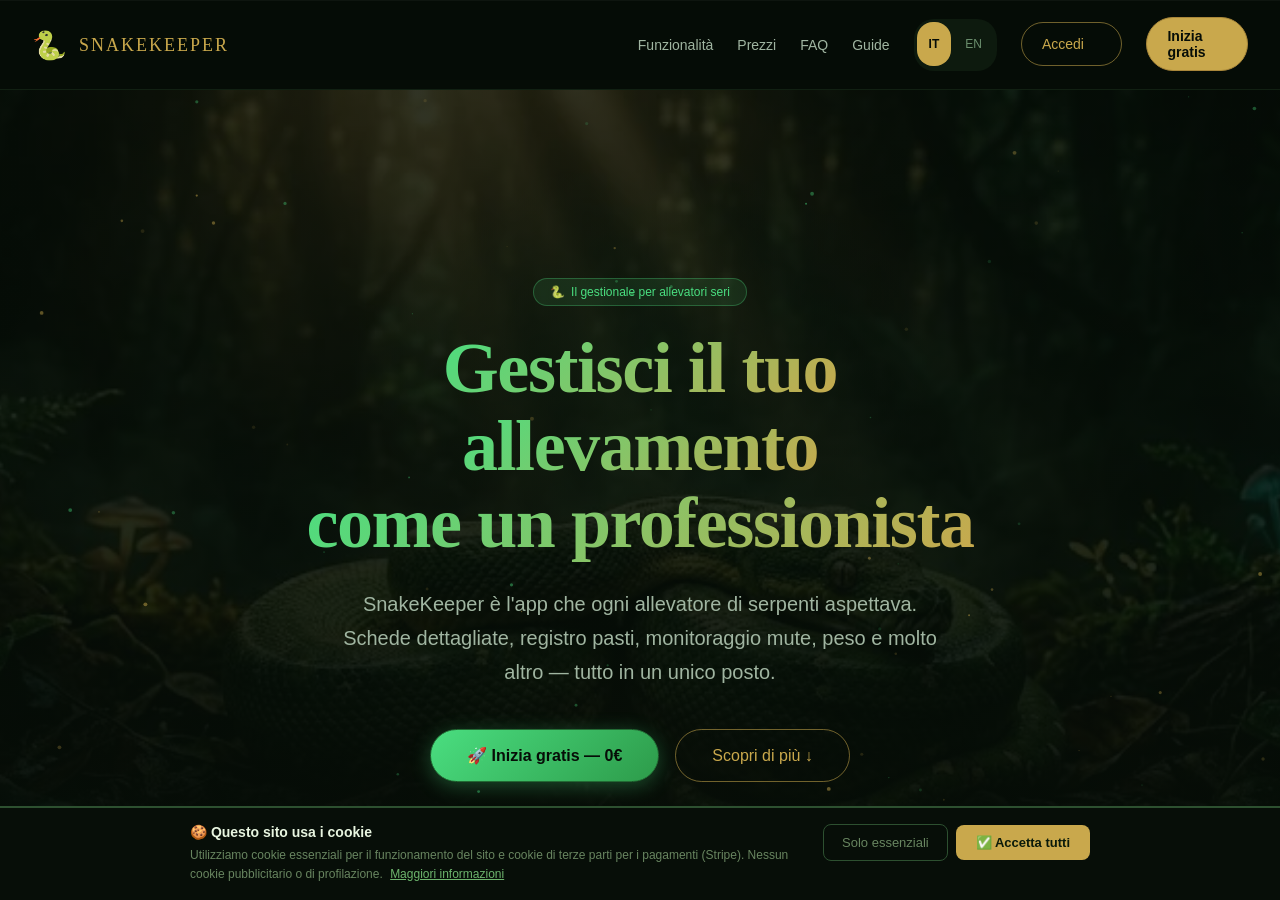
==== commit 84d4ca88: "Aggiunge il trasferimento di un serpente venduto all'account del cliente L'allevatore che ha registr" ====
--- a/index.html
+++ b/index.html
@@ -223,6 +223,10 @@
     <button onclick="showPage('aggiungi');closeDrawer()" id="mnav-aggiungi"><span class="ico">➕</span><span data-it="Aggiungi Serpente" data-en="Add Snake"> Aggiungi Serpente</span></button>
     <button onclick="showPage('registro');closeDrawer()" id="mnav-registro"><span class="ico">📋</span><span data-it="Registro Attività" data-en="Activity Log"> Registro Attività</span></button>
     <button onclick="showPage('venduti');closeDrawer()" id="mnav-venduti"><span class="ico">💰</span><span data-it="Venduti" data-en="Sold"> Venduti</span></button>
+    <!-- Mostrata solo a chi ha trasferimenti ricevuti o inviati — vedi applyTrasferimentiUI() -->
+    <div id="trasf-mnav-section" style="display:none">
+      <button onclick="showPage('trasferimenti');closeDrawer()" id="mnav-trasferimenti"><span class="ico">📨</span><span data-it="Trasferimenti" data-en="Transfers"> Trasferimenti</span><span id="mnav-trasferimenti-badge" class="nav-badge" style="display:none">0</span></button>
+    </div>
     <button onclick="showPage('profilo');closeDrawer()" id="mnav-profilo"><span class="ico">👤</span><span data-it="Il mio profilo" data-en="My Profile"> Il mio profilo</span></button>
     <div id="admin-mnav-section" style="display:none">
       <div class="nav-label" style="margin-top:8px">Amministrazione</div>
@@ -247,6 +251,10 @@
       <button onclick="showPage('aggiungi')" id="nav-aggiungi"><span class="ico">➕</span><span data-it="Aggiungi Serpente" data-en="Add Snake"> Aggiungi Serpente</span></button>
       <button onclick="showPage('registro')" id="nav-registro"><span class="ico">📋</span><span data-it="Registro Attività" data-en="Activity Log"> Registro Attività</span></button>
       <button onclick="showPage('venduti')" id="nav-venduti"><span class="ico">💰</span><span data-it="Venduti" data-en="Sold"> Venduti</span></button>
+      <!-- Mostrata solo a chi ha trasferimenti ricevuti o inviati — vedi applyTrasferimentiUI() -->
+      <div id="trasf-nav-section" style="display:none">
+        <button onclick="showPage('trasferimenti')" id="nav-trasferimenti"><span class="ico">📨</span><span data-it="Trasferimenti" data-en="Transfers"> Trasferimenti</span><span id="nav-trasferimenti-badge" class="nav-badge" style="display:none">0</span></button>
+      </div>
       <button onclick="showPage('profilo')" id="nav-profilo"><span class="ico">👤</span><span data-it="Il mio profilo" data-en="My Profile"> Il mio profilo</span></button>
       <div id="admin-nav-section" style="display:none">
         <div class="nav-label" style="margin-top:8px">Amministrazione</div>
--- a/style.css
+++ b/style.css
@@ -97,6 +97,13 @@
   nav button.active { color: var(--accent-gold); }
   nav button:active { transform: scale(0.98); background: var(--bg-card2); }
   nav .ico { font-size: 16px; width: 20px; text-align: center; }
+  /* Contatore delle richieste di trasferimento in attesa, in coda alla voce di menu */
+  nav .nav-badge {
+    margin-left: auto; flex-shrink: 0;
+    min-width: 20px; padding: 1px 6px; border-radius: 20px;
+    background: var(--accent-gold); color: #1a0f00;
+    font-size: 11px; font-weight: 700; text-align: center; line-height: 18px;
+  }
 
   .sidebar-snakes { padding: 0 12px 16px; }
   .sidebar-snakes .nav-label { font-size: 9px; letter-spacing: 2px; color: var(--text-dim); text-transform: uppercase; padding: 8px 12px 4px; }
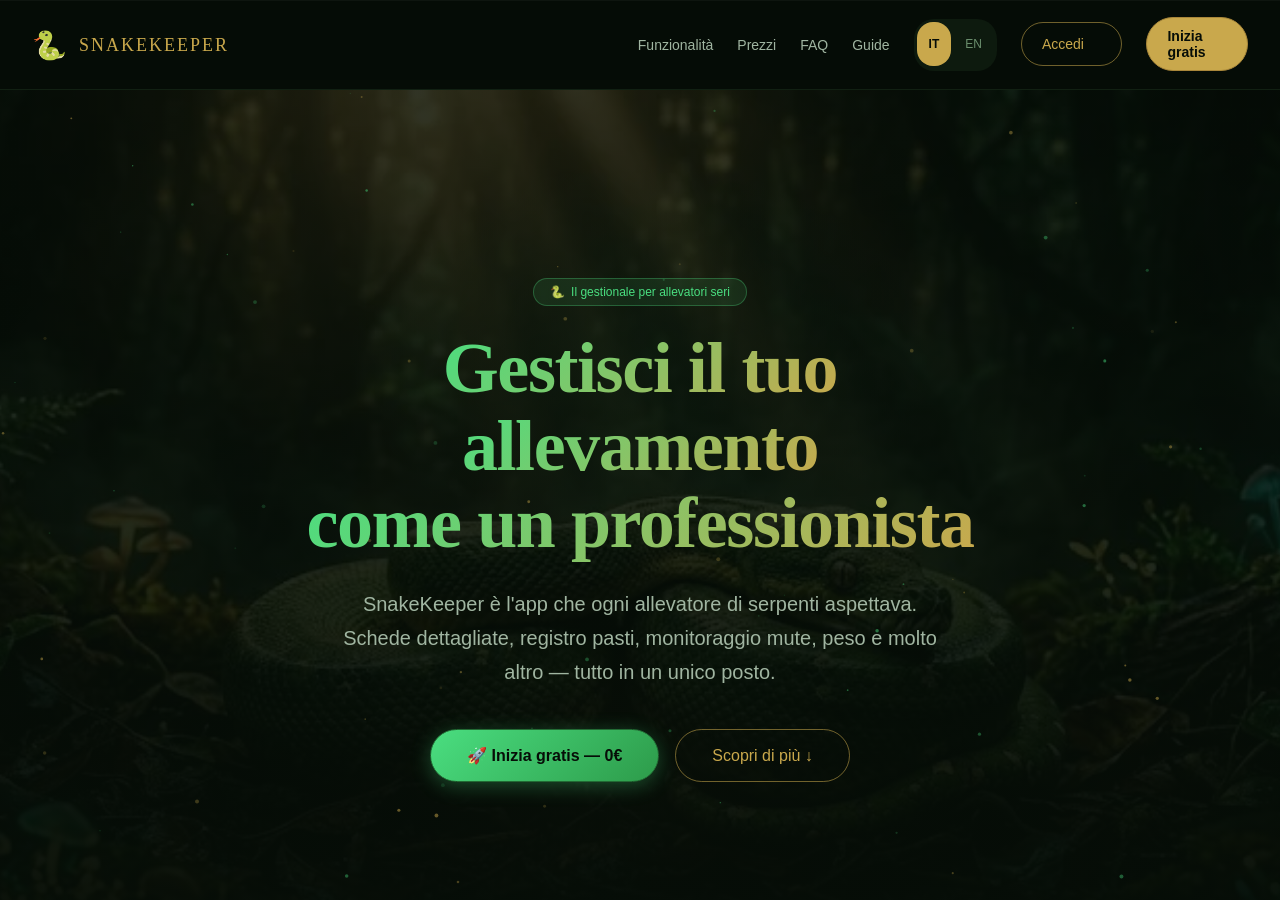
==== commit 95c43707: "Aggiunge il volantino A5 stampabile per gli eventi fiera Dalla scheda evento in admin, il pulsante "" ====
--- a/index.html
+++ b/index.html
@@ -420,7 +420,9 @@
     <div class="lp-feature-card">
       <div class="lp-feature-icon">📱</div>
       <div class="lp-feature-title" data-it="App mobile" data-en="Mobile app">App mobile</div>
-      <p class="lp-feature-desc" data-it="Installabile su iPhone e Android come app nativa. Funziona anche offline." data-en="Installable on iPhone and Android as a native app. Works offline too.">Installabile su iPhone e Android come app nativa. Funziona anche offline.</p>
+      <!-- "come app nativa" mandava a cercarla negli store, dove non c'è: è una PWA che si
+           installa dal browser. La FAQ più in basso lo dice già correttamente. -->
+      <p class="lp-feature-desc" data-it="Si installa sulla schermata Home di iPhone e Android dal browser, senza App Store. Funziona offline." data-en="Installs to your Home screen on iPhone and Android from the browser, no App Store. Works offline.">Si installa sulla schermata Home di iPhone e Android dal browser, senza App Store. Funziona offline.</p>
     </div>
     <div class="lp-feature-card">
       <div class="lp-feature-icon">💰</div>
--- a/style.css
+++ b/style.css
@@ -375,6 +375,23 @@
   /* variante bottom-sheet: entra/esce dal basso, stesso percorso (apple-design §7) */
   .modal-backdrop.modal-sheet > * { transform: translateY(100%); }
   .modal-backdrop.modal-sheet.modal-open > * { transform: translateY(0); }
+
+  /* Il modale "Passa a Pro" e' il piu' alto dell'app (3 piani + elenco funzioni):
+     su schermi bassi sfora il viewport e, essendo centrato in un flex, sborda da
+     entrambi i lati senza che si possa raggiungere ne' la cima ne' il fondo.
+     Limitandone l'altezza il contenuto scorre al suo interno invece di venire tagliato. */
+  .upgrade-card {
+    max-height: calc(100vh - 32px);
+    /* iOS Safari: 100vh include l'area sotto la barra del browser, quindi da sola
+       non basterebbe. dvh segue l'altezza realmente visibile. */
+    max-height: calc(100dvh - 32px);
+    overflow-y: auto;
+    overscroll-behavior: contain;
+  }
+  @media (max-width: 600px) {
+    /* 32px di padding per lato su un telefono sono spazio sottratto ai prezzi */
+    .upgrade-card { padding: 22px 18px !important; }
+  }
 
   /* ACCESSIBILITA': meno movimento / meno trasparenza */
   @media (prefers-reduced-motion: reduce) {
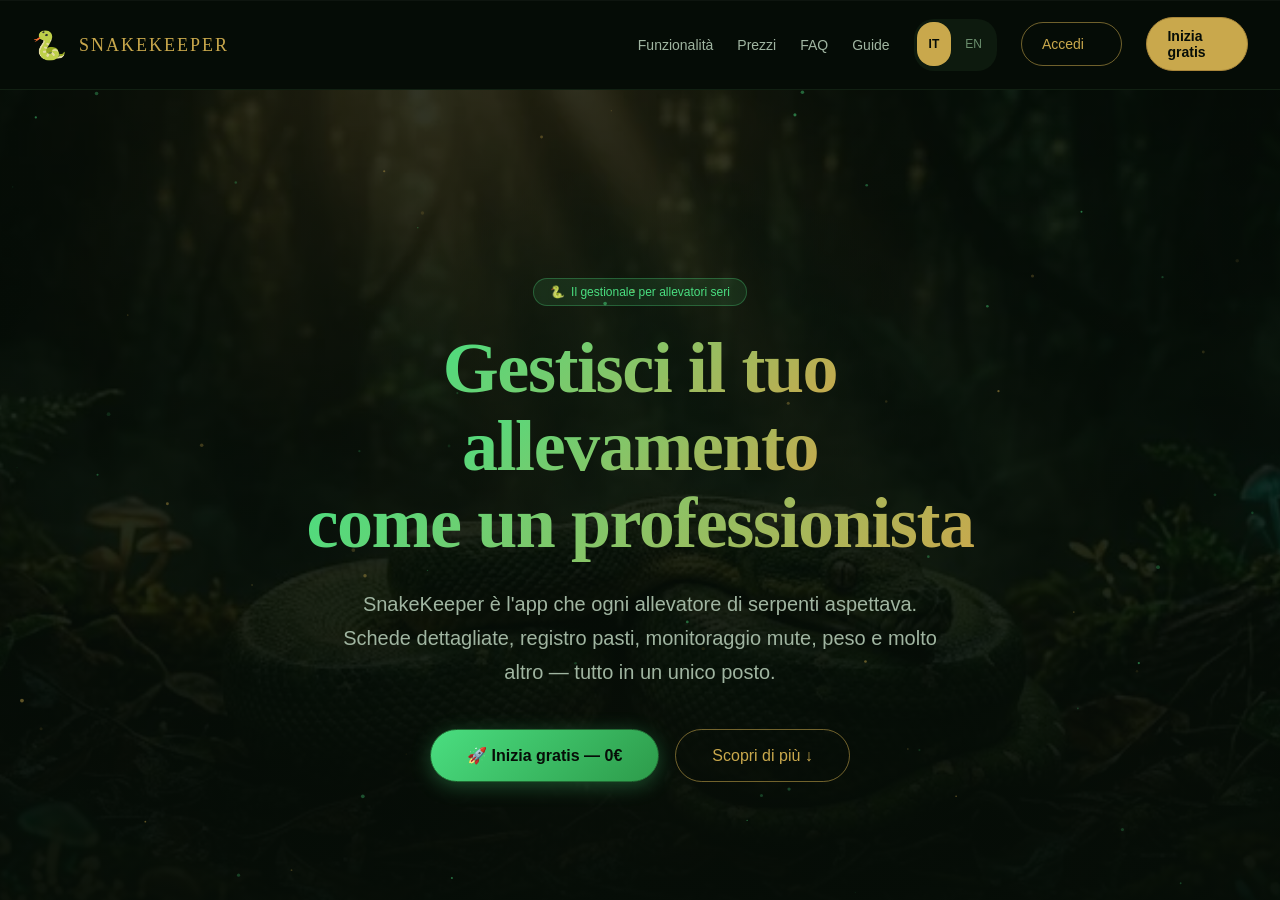
==== commit da3532e0: "Corregge la dashboard che mostrava dati azzerati dopo il login Un fallimento di rete verso Supabase " ====
--- a/index.html
+++ b/index.html
@@ -151,13 +151,13 @@
     <div class="auth-card">
 
       <!-- Tabs -->
-      <div class="auth-tabs">
-        <button id="tab-login-btn" class="auth-tab active" onclick="switchAuthTab('login')">Accedi</button>
-        <button id="tab-register-btn" class="auth-tab" onclick="switchAuthTab('register')">Registrati</button>
+      <div class="auth-tabs" role="tablist">
+        <button id="tab-login-btn" class="auth-tab active" role="tab" aria-selected="true" aria-controls="form-login" onclick="switchAuthTab('login')">Accedi</button>
+        <button id="tab-register-btn" class="auth-tab" role="tab" aria-selected="false" aria-controls="form-register" onclick="switchAuthTab('register')">Registrati</button>
       </div>
 
       <!-- Form Login -->
-      <div id="form-login">
+      <div id="form-login" role="tabpanel" aria-labelledby="tab-login-btn">
         <div style="display:flex;flex-direction:column;gap:14px">
           <div class="auth-field">
             <label>Email</label>
@@ -173,7 +173,7 @@
       </div>
 
       <!-- Form Register -->
-      <div id="form-register" style="display:none">
+      <div id="form-register" role="tabpanel" aria-labelledby="tab-register-btn" style="display:none">
         <div style="display:flex;flex-direction:column;gap:14px">
           <div class="auth-field">
             <label>Email</label>
--- a/style.css
+++ b/style.css
@@ -427,7 +427,7 @@
   }
   .auth-tabs{display:flex;gap:4px;background:rgba(13,31,15,0.7);padding:4px;border-radius:11px;border:1px solid var(--border);margin-bottom:24px;position:relative}
   .auth-tab{flex:1;padding:10px;border-radius:8px;border:none;cursor:pointer;font-family:'Inter',sans-serif;font-size:14px;font-weight:500;background:none;color:var(--text-dim);transition:color .25s,background .3s var(--ease-spring);position:relative;z-index:1}
-  .auth-tab.active{background:var(--bg-card);color:var(--text-bright)}
+  .auth-tab.active{background:var(--bg-card2);color:var(--accent-gold);font-weight:700;box-shadow:0 2px 10px rgba(0,0,0,.3)}
   .auth-tab:active{transform:scale(0.98)}
   .auth-field{display:flex;flex-direction:column;gap:6px}
   .auth-field label{font-size:11px;letter-spacing:1px;text-transform:uppercase;color:var(--text-dim)}
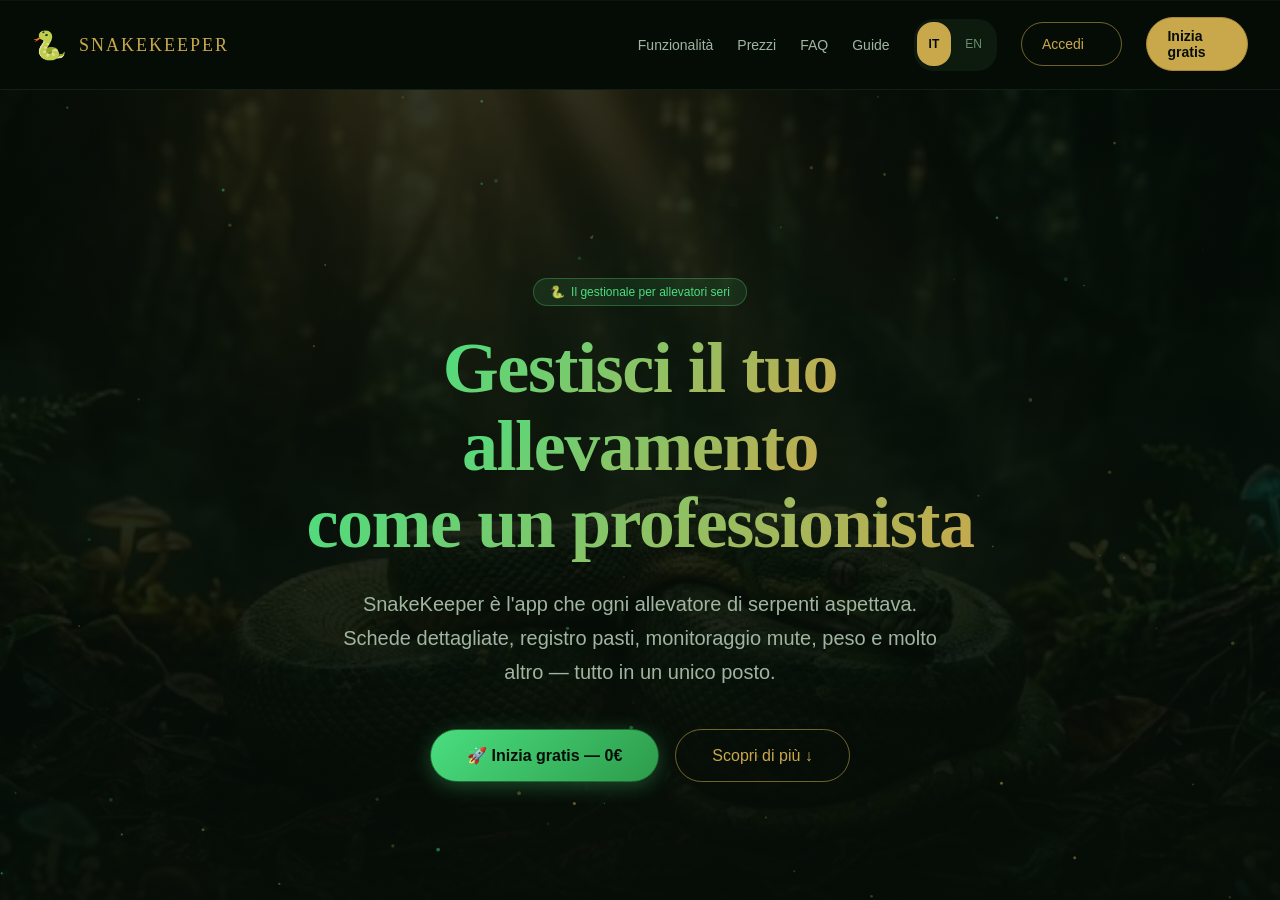
==== commit 9ad4ee39: "Aggiunge la card Trasferimento al cliente nella landing page Mancava tra le funzionalità elencate, p" ====
--- a/index.html
+++ b/index.html
@@ -430,6 +430,11 @@
       <p class="lp-feature-desc" data-it="Registra ogni vendita con acquirente, prezzo e documenti. Storico sempre disponibile." data-en="Log every sale with buyer, price and documents. History always available.">Registra ogni vendita con acquirente, prezzo e documenti. Storico sempre disponibile.</p>
     </div>
     <div class="lp-feature-card">
+      <div class="lp-feature-icon">📤</div>
+      <div class="lp-feature-title" data-it="Trasferimento al cliente" data-en="Transfer to buyer">Trasferimento al cliente</div>
+      <p class="lp-feature-desc" data-it="Quando vendi un esemplare, invia la scheda completa (foto, genetica, genealogia) all'acquirente: la ritrova già pronta nel suo account SnakeKeeper non appena accetta." data-en="When you sell a snake, send its full profile (photos, genetics, pedigree) to the buyer — it's ready and waiting in their own SnakeKeeper account as soon as they accept.">Quando vendi un esemplare, invia la scheda completa (foto, genetica, genealogia) all'acquirente: la ritrova già pronta nel suo account SnakeKeeper non appena accetta.</p>
+    </div>
+    <div class="lp-feature-card">
       <div class="lp-feature-icon">☁️</div>
       <div class="lp-feature-title" data-it="Sync automatico nel cloud" data-en="Automatic cloud sync">Sync automatico nel cloud</div>
       <p class="lp-feature-desc" data-it="Ogni modifica viene salvata subito nel cloud. Accedi ai tuoi dati aggiornati da qualsiasi dispositivo, in sicurezza." data-en="Every change is saved to the cloud right away. Access your up-to-date data from any device, securely.">Ogni modifica viene salvata subito nel cloud. Accedi ai tuoi dati aggiornati da qualsiasi dispositivo, in sicurezza.</p>
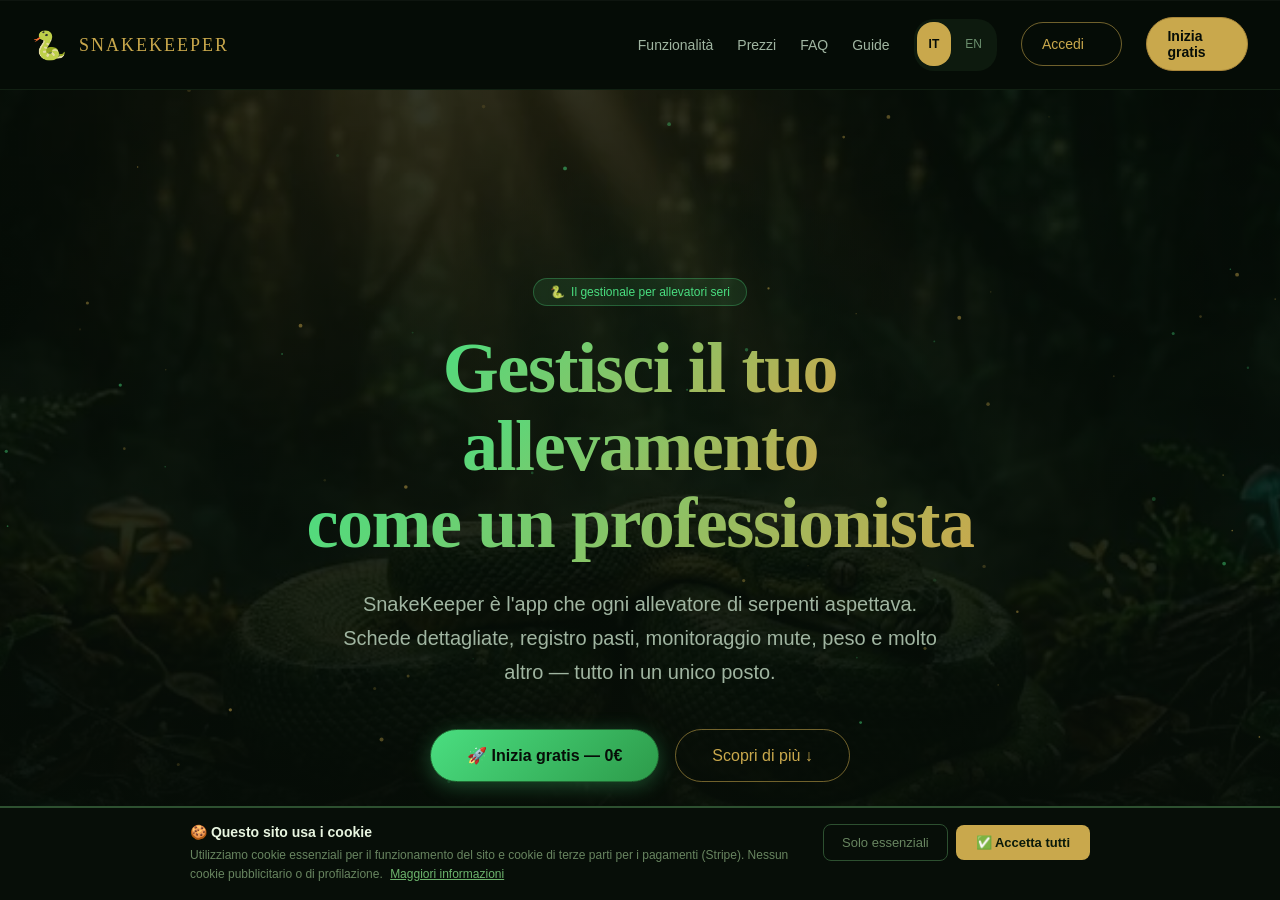
==== commit 11162342: "fix: chiude una falla RLS sui codici promo e rafforza XSS, CSP e rate limiting Revisione di sicurezz" ====
--- a/index.html
+++ b/index.html
@@ -3,6 +3,24 @@
 <head>
 <meta charset="UTF-8">
 <meta name="viewport" content="width=device-width, initial-scale=1.0, viewport-fit=cover">
+
+<!-- Content Security Policy.
+     Serve a limitare i danni se un XSS dovesse comunque passare: anche riuscendo a
+     eseguire codice, l'attaccante non puo' spedire i dati (o il token di sessione,
+     che vive in localStorage) verso un dominio suo, perche' connect-src elenca solo
+     Supabase. Le origini qui sotto sono esattamente quelle che l'app carica davvero:
+       js.stripe.com        -> Stripe.js, caricato solo all'apertura del modale upgrade
+       cdnjs.cloudflare.com -> pdf.js, caricato solo per "carica logo da PDF" (+ il suo worker)
+       api.qrserver.com     -> immagine del QR code per i volantini fiera
+       fonts.googleapis.com / fonts.gstatic.com -> Cinzel e Inter
+       data:/blob: in img-src -> le foto dei serpenti sono data URI salvate in DB
+     'unsafe-inline' resta necessario: l'app usa onclick="..." inline ovunque, toglierlo
+     richiederebbe un refactor completo del rendering. La CSP vale comunque, perche' il
+     valore vero qui e' connect-src.
+     Nota: frame-ancestors (anti-clickjacking) NON funziona via <meta>, serve un header
+     HTTP vero -- GitHub Pages non li imposta. -->
+<meta http-equiv="Content-Security-Policy" content="default-src 'self'; script-src 'self' 'unsafe-inline' https://js.stripe.com https://cdnjs.cloudflare.com; worker-src 'self' blob: https://cdnjs.cloudflare.com; connect-src 'self' https://xmtxbtcexyrveifwfswb.supabase.co https://cdnjs.cloudflare.com; img-src 'self' data: blob: https://api.qrserver.com; style-src 'self' 'unsafe-inline' https://fonts.googleapis.com; font-src 'self' https://fonts.gstatic.com; frame-src https://js.stripe.com; object-src 'none'; base-uri 'self'; form-action 'self'">
+<meta name="referrer" content="strict-origin-when-cross-origin">
 
 <!-- PWA Meta Tags -->
 <meta name="apple-mobile-web-app-capable" content="yes">
@@ -390,38 +408,80 @@
     <h2 class="lp-section-title" data-it="Tutto quello che ti serve" data-en="Everything you need">Tutto quello che ti serve</h2>
     <p class="lp-section-sub" style="margin:0 auto" data-it="Progettato da zero per chi alleva serpenti. Ogni funzione nasce da un'esigenza reale." data-en="Built from scratch for snake breeders. Every feature comes from a real need.">Progettato da zero per chi alleva serpenti. Ogni funzione nasce da un'esigenza reale.</p>
   </div>
+
+  <!-- SHOWCASE: scorrendo cambia il testo attivo e, in dissolvenza, la schermata nel dispositivo
+       (MacBook fisso a lato su desktop, iPhone fisso in alto su mobile/tablet) -->
+  <div class="lp-showcase" id="lp-showcase">
+    <div class="lp-showcase-list">
+
+      <div class="lp-showcase-item is-active" data-slide="0">
+        <div class="lp-showcase-item-ico">🐍</div>
+        <div class="lp-showcase-item-title" data-it="Schede complete" data-en="Complete profiles">Schede complete</div>
+        <p class="lp-showcase-item-desc" data-it="Specie, morfo, sesso, provenienza, foto e genealogia: tutto quello che serve per ogni esemplare, in un'unica scheda." data-en="Species, morph, sex, origin, photos and pedigree: everything you need for each specimen, in one profile.">Specie, morfo, sesso, provenienza, foto e genealogia: tutto quello che serve per ogni esemplare, in un'unica scheda.</p>
+      </div>
+
+      <div class="lp-showcase-item" data-slide="1">
+        <div class="lp-showcase-item-ico">🥩</div>
+        <div class="lp-showcase-item-title" data-it="Registro pasti" data-en="Feeding log">Registro pasti</div>
+        <p class="lp-showcase-item-desc" data-it="Traccia ogni pasto con tipo di preda, peso e note. Ricevi un alert se un serpente non mangia." data-en="Track every meal with prey type, weight and notes. Get an alert when a snake hasn't eaten.">Traccia ogni pasto con tipo di preda, peso e note. Ricevi un alert se un serpente non mangia.</p>
+      </div>
+
+      <div class="lp-showcase-item" data-slide="2">
+        <div class="lp-showcase-item-ico">⚖️</div>
+        <div class="lp-showcase-item-title" data-it="Monitoraggio peso" data-en="Weight tracking">Monitoraggio peso</div>
+        <p class="lp-showcase-item-desc" data-it="Curva di crescita nel tempo con grafico. Tieni sotto controllo la salute di ogni esemplare." data-en="Growth curve over time with chart. Monitor the health of every specimen.">Curva di crescita nel tempo con grafico. Tieni sotto controllo la salute di ogni esemplare.</p>
+      </div>
+
+      <div class="lp-showcase-item" data-slide="3">
+        <div class="lp-showcase-item-ico">📄</div>
+        <div class="lp-showcase-item-title" data-it="Export PDF" data-en="PDF export">Export PDF</div>
+        <p class="lp-showcase-item-desc" data-it="Genera una scheda professionale per ogni serpente da condividere col veterinario." data-en="Generate a professional profile for each snake to share with your vet.">Genera una scheda professionale per ogni serpente da condividere col veterinario.</p>
+      </div>
+
+      <div class="lp-showcase-item" data-slide="4">
+        <div class="lp-showcase-item-ico">📤</div>
+        <div class="lp-showcase-item-title" data-it="Trasferimento al cliente" data-en="Transfer to buyer">Trasferimento al cliente</div>
+        <p class="lp-showcase-item-desc" data-it="Quando vendi un esemplare, invia la scheda completa (foto, genetica, genealogia) all'acquirente: la ritrova già pronta nel suo account non appena accetta." data-en="When you sell a snake, send its full profile (photos, genetics, pedigree) to the buyer — it's ready and waiting in their own account as soon as they accept.">Quando vendi un esemplare, invia la scheda completa (foto, genetica, genealogia) all'acquirente: la ritrova già pronta nel suo account non appena accetta.</p>
+      </div>
+
+    </div>
+
+    <!-- Pannello sticky desktop: cornice MacBook, 5 schermate in crossfade -->
+    <div class="lp-showcase-visual lp-showcase-visual-desktop" aria-hidden="true">
+      <div class="device device-mac">
+        <div class="device-slide is-active" data-slide="0"><img class="device-mockup-mac-img" src="/shots/schede-complete-mockup-mac.png" alt="Schermata scheda serpente da desktop" loading="lazy"></div>
+        <div class="device-slide" data-slide="1"><img class="device-mockup-mac-img" src="/shots/registro-pasti-mockup-mac.png" alt="Schermata registro pasti da desktop" loading="lazy"></div>
+        <div class="device-slide" data-slide="2"><img class="device-mockup-mac-img" src="/shots/monitoraggio-peso-mockup-mac.png" alt="Schermata monitoraggio peso da desktop" loading="lazy"></div>
+        <div class="device-slide" data-slide="3"><img class="device-mockup-mac-img" src="/shots/export-pdf-mockup-mac.png" alt="Schermata export PDF da desktop" loading="lazy"></div>
+        <div class="device-slide" data-slide="4"><img class="device-mockup-mac-img" src="/shots/trasferimento-cliente-mockup-mac.png" alt="Schermata trasferimento al cliente da desktop" loading="lazy"></div>
+      </div>
+    </div>
+
+    <!-- Pannello sticky mobile/tablet: cornice iPhone fissa in alto, 5 schermate in crossfade -->
+    <div class="lp-showcase-visual lp-showcase-visual-mobile" aria-hidden="true">
+      <div class="device device-iphone-fx">
+        <div class="device-slide is-active" data-slide="0"><img class="device-mockup-img" src="/shots/schede-complete-mockup.png" alt="Schermata scheda serpente" loading="lazy"></div>
+        <div class="device-slide" data-slide="1"><img class="device-mockup-img" src="/shots/registro-pasti-mockup.png" alt="Schermata registro pasti" loading="lazy"></div>
+        <div class="device-slide" data-slide="2"><img class="device-mockup-img" src="/shots/monitoraggio-peso-mockup.png" alt="Schermata monitoraggio peso" loading="lazy"></div>
+        <div class="device-slide" data-slide="3"><img class="device-mockup-img" src="/shots/export-pdf-mockup.png" alt="Schermata export PDF" loading="lazy"></div>
+        <div class="device-slide" data-slide="4"><img class="device-mockup-img" src="/shots/trasferimento-cliente-mockup.png" alt="Schermata trasferimento al cliente" loading="lazy"></div>
+      </div>
+    </div>
+  </div>
+
+  <!-- Altre funzionalità: griglia compatta -->
+  <div style="margin:80px 0 32px;text-align:center">
+    <h3 style="font-size:15px;color:#6b8f6e;font-weight:600;text-transform:uppercase;letter-spacing:1.5px" data-it="E non solo" data-en="And there's more">E non solo</h3>
+  </div>
   <div class="lp-features-grid">
-    
-    <div class="lp-feature-card">
-      <div class="lp-feature-icon">🐍</div>
-      <div class="lp-feature-title" data-it="Schede complete" data-en="Complete profiles">Schede complete</div>
-      <p class="lp-feature-desc" data-it="Specie, morfo, sesso, provenienza, foto e tutto quello che serve per ogni esemplare." data-en="Species, morph, sex, origin, photos and everything you need for each specimen.">Specie, morfo, sesso, provenienza, foto e tutto quello che serve per ogni esemplare.</p>
-    </div>
-    <div class="lp-feature-card">
-      <div class="lp-feature-icon">🥩</div>
-      <div class="lp-feature-title" data-it="Registro pasti" data-en="Feeding log">Registro pasti</div>
-      <p class="lp-feature-desc" data-it="Traccia ogni pasto con tipo di preda, peso e note. Ricevi alert se un serpente non mangia." data-en="Track every meal with prey type, weight and notes. Get alerts when a snake hasn't eaten.">Traccia ogni pasto con tipo di preda, peso e note. Ricevi alert se un serpente non mangia.</p>
-    </div>
-    <div class="lp-feature-card">
-      <div class="lp-feature-icon">⚖️</div>
-      <div class="lp-feature-title" data-it="Monitoraggio peso" data-en="Weight tracking">Monitoraggio peso</div>
-      <p class="lp-feature-desc" data-it="Curva di crescita nel tempo con grafico. Tieni sotto controllo la salute di ogni esemplare." data-en="Growth curve over time with chart. Monitor the health of every specimen.">Curva di crescita nel tempo con grafico. Tieni sotto controllo la salute di ogni esemplare.</p>
-    </div>
     <div class="lp-feature-card">
       <div class="lp-feature-icon">🦎</div>
       <div class="lp-feature-title" data-it="Registro mute" data-en="Shed tracking">Registro mute</div>
       <p class="lp-feature-desc" data-it="Traccia ogni ecdisi con data e esito. Identifica problemi prima che diventino seri." data-en="Log every shed with date and outcome. Spot issues before they become serious.">Traccia ogni ecdisi con data e esito. Identifica problemi prima che diventino seri.</p>
     </div>
     <div class="lp-feature-card">
-      <div class="lp-feature-icon">📄</div>
-      <div class="lp-feature-title" data-it="Export PDF" data-en="PDF export">Export PDF</div>
-      <p class="lp-feature-desc" data-it="Genera una scheda professionale per ogni serpente da condividere col veterinario." data-en="Generate a professional profile for each snake to share with your vet.">Genera una scheda professionale per ogni serpente da condividere col veterinario.</p>
-    </div>
-    <div class="lp-feature-card">
       <div class="lp-feature-icon">📱</div>
       <div class="lp-feature-title" data-it="App mobile" data-en="Mobile app">App mobile</div>
-      <!-- "come app nativa" mandava a cercarla negli store, dove non c'è: è una PWA che si
-           installa dal browser. La FAQ più in basso lo dice già correttamente. -->
       <p class="lp-feature-desc" data-it="Si installa sulla schermata Home di iPhone e Android dal browser, senza App Store. Funziona offline." data-en="Installs to your Home screen on iPhone and Android from the browser, no App Store. Works offline.">Si installa sulla schermata Home di iPhone e Android dal browser, senza App Store. Funziona offline.</p>
     </div>
     <div class="lp-feature-card">
@@ -430,16 +490,10 @@
       <p class="lp-feature-desc" data-it="Registra ogni vendita con acquirente, prezzo e documenti. Storico sempre disponibile." data-en="Log every sale with buyer, price and documents. History always available.">Registra ogni vendita con acquirente, prezzo e documenti. Storico sempre disponibile.</p>
     </div>
     <div class="lp-feature-card">
-      <div class="lp-feature-icon">📤</div>
-      <div class="lp-feature-title" data-it="Trasferimento al cliente" data-en="Transfer to buyer">Trasferimento al cliente</div>
-      <p class="lp-feature-desc" data-it="Quando vendi un esemplare, invia la scheda completa (foto, genetica, genealogia) all'acquirente: la ritrova già pronta nel suo account SnakeKeeper non appena accetta." data-en="When you sell a snake, send its full profile (photos, genetics, pedigree) to the buyer — it's ready and waiting in their own SnakeKeeper account as soon as they accept.">Quando vendi un esemplare, invia la scheda completa (foto, genetica, genealogia) all'acquirente: la ritrova già pronta nel suo account SnakeKeeper non appena accetta.</p>
-    </div>
-    <div class="lp-feature-card">
       <div class="lp-feature-icon">☁️</div>
       <div class="lp-feature-title" data-it="Sync automatico nel cloud" data-en="Automatic cloud sync">Sync automatico nel cloud</div>
       <p class="lp-feature-desc" data-it="Ogni modifica viene salvata subito nel cloud. Accedi ai tuoi dati aggiornati da qualsiasi dispositivo, in sicurezza." data-en="Every change is saved to the cloud right away. Access your up-to-date data from any device, securely.">Ogni modifica viene salvata subito nel cloud. Accedi ai tuoi dati aggiornati da qualsiasi dispositivo, in sicurezza.</p>
     </div>
-  
   </div>
 </section>
 
--- a/style.css
+++ b/style.css
@@ -532,6 +532,67 @@
 .lp-feature-icon{width:48px;height:48px;background:rgba(77,222,128,0.1);border-radius:12px;display:flex;align-items:center;justify-content:center;font-size:24px;margin-bottom:16px}
 .lp-feature-title{font-size:16px;font-weight:600;color:#c8d5c9;margin:0 0 8px}
 .lp-feature-desc{font-size:14px;color:#6b8f6e;line-height:1.6;margin:0}
+
+/* FEATURE SHOWCASE (scroll-driven device mockup) */
+.lp-showcase{display:grid;grid-template-columns:0.72fr 1fr;gap:40px;align-items:start;margin-top:10px}
+.lp-showcase-list{display:flex;flex-direction:column}
+/* ogni item occupa ~un viewport ed è centrato al suo interno: quando la fascia di rilevamento
+   al centro dello schermo lo attraversa (vedi initFeatureShowcaseScroll), il suo contenuto è
+   già centrato lì — combacia con il pannello sticky, anch'esso centrato nel viewport */
+.lp-showcase-item{min-height:88vh;display:flex;flex-direction:column;justify-content:center;padding:24px 0;border-bottom:1px solid rgba(45,80,48,0.15)}
+.lp-showcase-item:last-child{border-bottom:none}
+.lp-showcase-item-ico{width:48px;height:48px;background:rgba(77,222,128,0.1);border-radius:12px;display:flex;align-items:center;justify-content:center;font-size:24px;margin-bottom:16px;transition:background .3s,transform .35s var(--ease-spring)}
+.lp-showcase-item.is-active .lp-showcase-item-ico{background:rgba(77,222,128,0.22);transform:scale(1.08)}
+.lp-showcase-item-title{font-size:21px;font-weight:700;color:#c8d5c9;margin:0 0 10px;transition:color .3s}
+.lp-showcase-item.is-active .lp-showcase-item-title{color:#fff}
+.lp-showcase-item-desc{font-size:15px;color:#6b8f6e;line-height:1.7;max-width:420px;margin:0}
+.lp-showcase-visual{position:sticky;top:110px;height:calc(100vh - 180px);min-height:420px;display:flex;align-items:center;justify-content:center}
+.lp-showcase-visual-mobile{display:none}
+
+/* device chrome — drawn in CSS, no external assets */
+.device{position:relative}
+.device-screen{position:relative;overflow:hidden;background:#04140a}
+
+/* iPhone: mockup fotorealistico già completo (cornice+screenshot in un solo PNG) */
+.device-iphone-fx{width:220px;aspect-ratio:1419/2796;position:relative;margin:0 auto}
+.device-mockup-img{display:block;width:100%;height:100%;object-fit:contain;-webkit-user-drag:none}
+
+/* MacBook: mockup fotorealistico già completo (cornice+screenshot in un solo PNG,
+   ritagliato del margine trasparente in eccesso attorno al laptop) */
+.device-mac{width:570px;aspect-ratio:1300/760;margin:0 auto}
+.device-mockup-mac-img{display:block;width:100%;height:100%;object-fit:contain;-webkit-user-drag:none}
+
+/* crossfade slides dentro il pannello sticky (mac o iphone) */
+.device-slide{position:absolute;inset:0;opacity:0;transform:scale(1.015);transition:opacity .6s var(--ease-spring),transform .6s var(--ease-spring)}
+.device-slide.is-active{opacity:1;transform:scale(1)}
+
+@media(max-width:1024px){
+  /* dispositivo fisso in alto (sticky), il testo scorre sotto — stesso meccanismo del
+     MacBook desktop ma verticale: colonna singola con la cornice per prima nel flusso */
+  .lp-showcase{display:flex;flex-direction:column;align-items:stretch}
+  .lp-showcase-visual-desktop{display:none}
+  .lp-showcase-visual-mobile{
+    display:flex;justify-content:center;order:-1;
+    position:sticky;top:58px;z-index:5;padding:14px 0 26px;
+    height:auto;min-height:0;
+    background:#060d07;
+  }
+  /* sfuma il bordo inferiore del pannello sticky nello sfondo, invece di un taglio netto */
+  .lp-showcase-visual-mobile::after{
+    content:'';position:absolute;left:0;right:0;bottom:-24px;height:24px;
+    background:linear-gradient(#060d07,rgba(6,13,7,0));pointer-events:none;
+  }
+  /* margine extra in fondo: dà spazio di scroll sufficiente perché l'ultima card
+     attraversi comodamente la fascia di rilevamento, anche con uno scroll veloce */
+  .lp-showcase-list{order:2;padding-bottom:20vh}
+  /* testo allineato in alto (non centrato): compare subito sotto il dispositivo, niente
+     grande vuoto in mezzo — il min-height regola solo il ritmo dello scroll tra una
+     funzione e l'altra */
+  .lp-showcase-item{min-height:0;justify-content:flex-start;padding:40px 0;border-bottom:none}
+}
+@media(max-width:600px){
+  .device-iphone-fx{width:180px}
+}
 
 /* HOW IT WORKS */
 .lp-steps{padding:100px 32px;background:rgba(13,31,15,0.3);border-top:1px solid rgba(45,80,48,0.2);border-bottom:1px solid rgba(45,80,48,0.2)}
@@ -629,6 +690,10 @@
   .lp-hero-glow,.lp-hero-glow2,.lp-scroll-hint{animation:none!important}
   #lp-particles{display:none}
   .lp-faq-a,.lp-faq-icon{transition-duration:.1s!important}
+  /* showcase: niente sticky pin, il dispositivo compare una volta sola nel flusso normale */
+  .lp-showcase-visual-desktop,.lp-showcase-visual-mobile{position:static!important}
+  .lp-showcase-item{min-height:0!important;padding:0 0 48px!important}
+  .device-slide{transition:opacity .1s linear!important;transform:none!important}
 }
 @media (prefers-reduced-transparency: reduce){
   .lp-nav{background:#060d07;backdrop-filter:none}
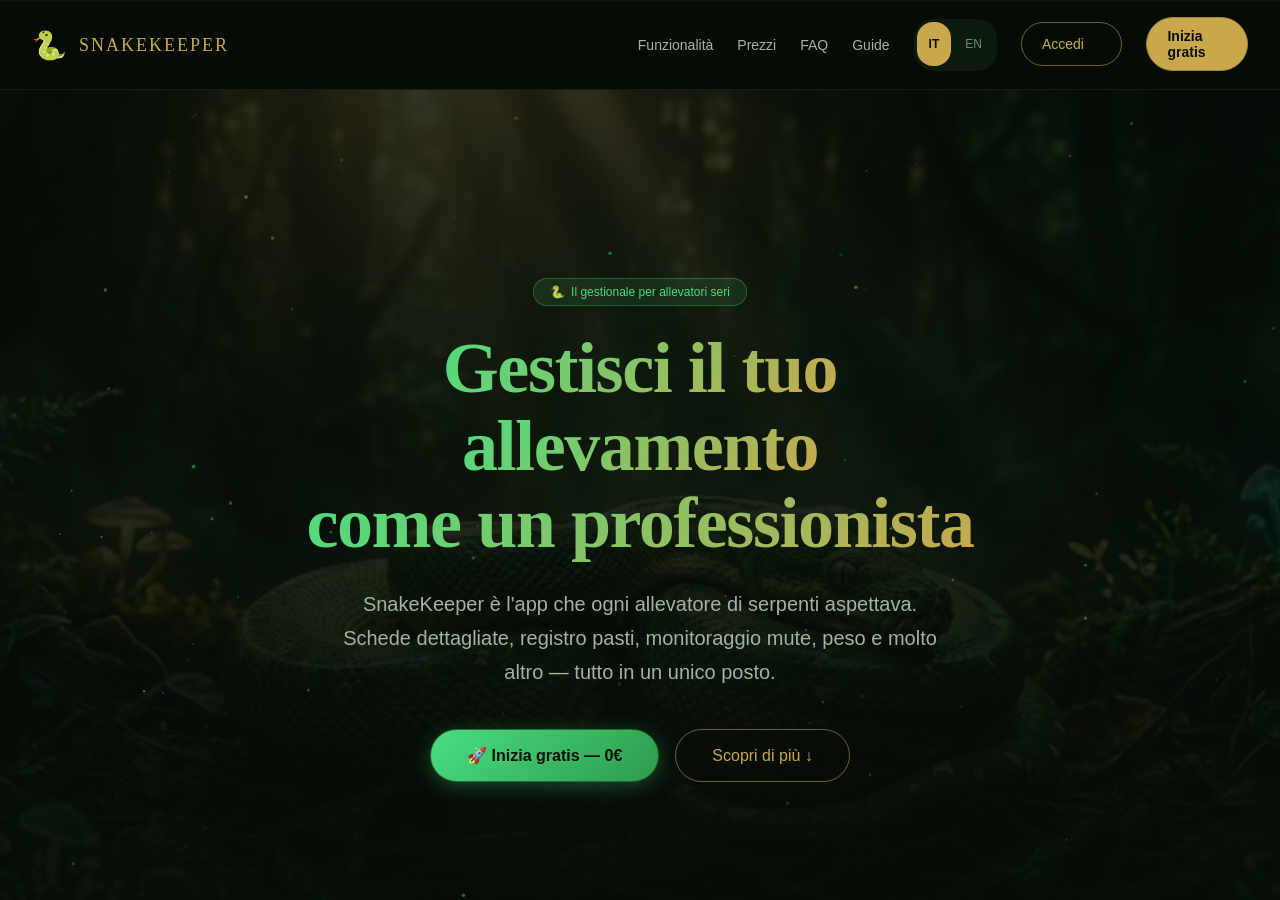
==== commit 8650cc6a: "feat: protezione anti-bot con Cloudflare Turnstile sulle form di autenticazione La registrazione era" ====
--- a/index.html
+++ b/index.html
@@ -12,6 +12,9 @@
        js.stripe.com        -> Stripe.js, caricato solo all'apertura del modale upgrade
        cdnjs.cloudflare.com -> pdf.js, caricato solo per "carica logo da PDF" (+ il suo worker)
        api.qrserver.com     -> immagine del QR code per i volantini fiera
+       challenges.cloudflare.com -> Turnstile, la verifica anti-bot sulle form di
+                                    auth: serve in script-src (l'api.js) e in
+                                    frame-src (il widget vive in un iframe suo)
        fonts.googleapis.com / fonts.gstatic.com -> Cinzel e Inter
        data:/blob: in img-src -> le foto dei serpenti sono data URI salvate in DB
      'unsafe-inline' resta necessario: l'app usa onclick="..." inline ovunque, toglierlo
@@ -19,7 +22,7 @@
      valore vero qui e' connect-src.
      Nota: frame-ancestors (anti-clickjacking) NON funziona via <meta>, serve un header
      HTTP vero -- GitHub Pages non li imposta. -->
-<meta http-equiv="Content-Security-Policy" content="default-src 'self'; script-src 'self' 'unsafe-inline' https://js.stripe.com https://cdnjs.cloudflare.com; worker-src 'self' blob: https://cdnjs.cloudflare.com; connect-src 'self' https://xmtxbtcexyrveifwfswb.supabase.co https://cdnjs.cloudflare.com; img-src 'self' data: blob: https://api.qrserver.com; style-src 'self' 'unsafe-inline' https://fonts.googleapis.com; font-src 'self' https://fonts.gstatic.com; frame-src https://js.stripe.com; object-src 'none'; base-uri 'self'; form-action 'self'">
+<meta http-equiv="Content-Security-Policy" content="default-src 'self'; script-src 'self' 'unsafe-inline' https://js.stripe.com https://cdnjs.cloudflare.com https://challenges.cloudflare.com; worker-src 'self' blob: https://cdnjs.cloudflare.com; connect-src 'self' https://xmtxbtcexyrveifwfswb.supabase.co https://cdnjs.cloudflare.com https://challenges.cloudflare.com; img-src 'self' data: blob: https://api.qrserver.com; style-src 'self' 'unsafe-inline' https://fonts.googleapis.com; font-src 'self' https://fonts.gstatic.com; frame-src https://js.stripe.com https://challenges.cloudflare.com; object-src 'none'; base-uri 'self'; form-action 'self'">
 <meta name="referrer" content="strict-origin-when-cross-origin">
 
 <!-- PWA Meta Tags -->
@@ -185,6 +188,11 @@
             <label>Password</label>
             <input type="password" id="login-password" placeholder="••••••••" autocomplete="current-password">
           </div>
+          <!-- Widget anti-bot Turnstile. Resta invisibile (appearance:
+               interaction-only) e occupa spazio solo se Cloudflare decide di
+               mostrare una sfida. Serve anche a "Password dimenticata?", che
+               rientra nello stesso interruttore CAPTCHA di Supabase. -->
+          <div id="login-captcha" style="display:flex;justify-content:center"></div>
           <button onclick="doLogin()" id="btn-login" class="auth-btn auth-btn-login">🔓 Accedi</button>
           <button onclick="doForgotPassword()" class="auth-link">Password dimenticata?</button>
         </div>
@@ -199,7 +207,7 @@
           </div>
           <div class="auth-field">
             <label>Password</label>
-            <input type="password" id="reg-password" placeholder="min. 6 caratteri" autocomplete="new-password">
+            <input type="password" id="reg-password" placeholder="min. 10 caratteri" autocomplete="new-password">
           </div>
           <div class="auth-field">
             <label>Lingua / Language</label>
@@ -208,6 +216,7 @@
               <button type="button" id="reg-lang-en" onclick="selectRegLang('en')" class="auth-lang-btn">🇬🇧 English</button>
             </div>
           </div>
+          <div id="register-captcha" style="display:flex;justify-content:center"></div>
           <button onclick="doRegister()" id="btn-register" class="auth-btn auth-btn-register">🐍 Crea Account</button>
           <div style="font-size:11px;color:var(--text-dim);text-align:center;margin-top:10px;line-height:1.6">
             Registrandoti accetti i nostri
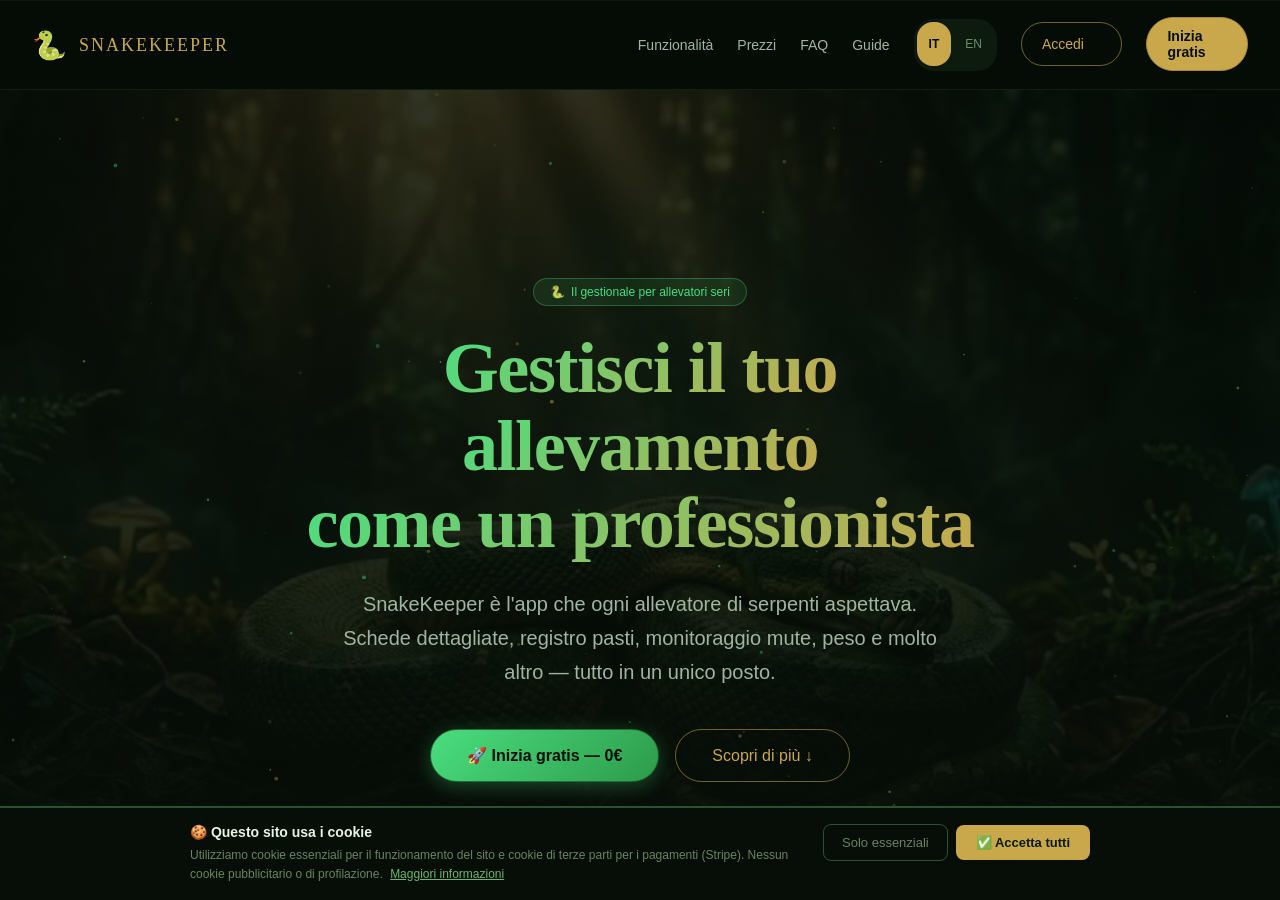
==== commit 0033cb7d: "feat: frame-buster anti-clickjacking su index.html e fiera.html GitHub Pages non puo' impostare X-Fr" ====
--- a/index.html
+++ b/index.html
@@ -21,9 +21,40 @@
      richiederebbe un refactor completo del rendering. La CSP vale comunque, perche' il
      valore vero qui e' connect-src.
      Nota: frame-ancestors (anti-clickjacking) NON funziona via <meta>, serve un header
-     HTTP vero -- GitHub Pages non li imposta. -->
+     HTTP vero -- GitHub Pages non li imposta. Al suo posto c'e' il frame-buster
+     qui sotto. -->
 <meta http-equiv="Content-Security-Policy" content="default-src 'self'; script-src 'self' 'unsafe-inline' https://js.stripe.com https://cdnjs.cloudflare.com https://challenges.cloudflare.com; worker-src 'self' blob: https://cdnjs.cloudflare.com; connect-src 'self' https://xmtxbtcexyrveifwfswb.supabase.co https://cdnjs.cloudflare.com https://challenges.cloudflare.com; img-src 'self' data: blob: https://api.qrserver.com; style-src 'self' 'unsafe-inline' https://fonts.googleapis.com; font-src 'self' https://fonts.gstatic.com; frame-src https://js.stripe.com https://challenges.cloudflare.com; object-src 'none'; base-uri 'self'; form-action 'self'">
 <meta name="referrer" content="strict-origin-when-cross-origin">
+
+<!-- Anti-clickjacking (frame-buster).
+     GitHub Pages non puo' impostare X-Frame-Options, e frame-ancestors non
+     funziona da <meta>: questo e' il sostituto possibile.
+     Va PRIMA di qualsiasi contenuto, altrimenti la pagina lampeggerebbe dentro
+     l'iframe prima di nascondersi.
+
+     Perche' prima si nasconde tutto via CSS e poi si mostra, invece del classico
+     "se sono in un frame vai altrove": dentro un iframe con sandbox il browser
+     BLOCCA la navigazione, quindi il redirect non parte e la pagina resterebbe
+     visibile e cliccabile. Nascondendo di default, in quel caso resta bianca.
+
+     Il <noscript> rimette tutto visibile con JavaScript disattivato: la pagina e'
+     anche la vetrina pubblica del prodotto e deve restare leggibile dai motori di
+     ricerca, e senza JavaScript l'app non funziona comunque, quindi non c'e'
+     niente da rubare con un click. -->
+<style id="anti-clickjack">html{display:none !important}</style>
+<noscript><style>html{display:block !important}</style></noscript>
+<script>
+(function () {
+  if (self === top) {
+    var s = document.getElementById('anti-clickjack');
+    if (s) s.remove();
+  } else {
+    // Se la navigazione e' bloccata (iframe con sandbox) l'eccezione viene
+    // ignorata di proposito: la pagina resta nascosta, che e' l'esito voluto.
+    try { top.location = self.location; } catch (e) {}
+  }
+})();
+</script>
 
 <!-- PWA Meta Tags -->
 <meta name="apple-mobile-web-app-capable" content="yes">
